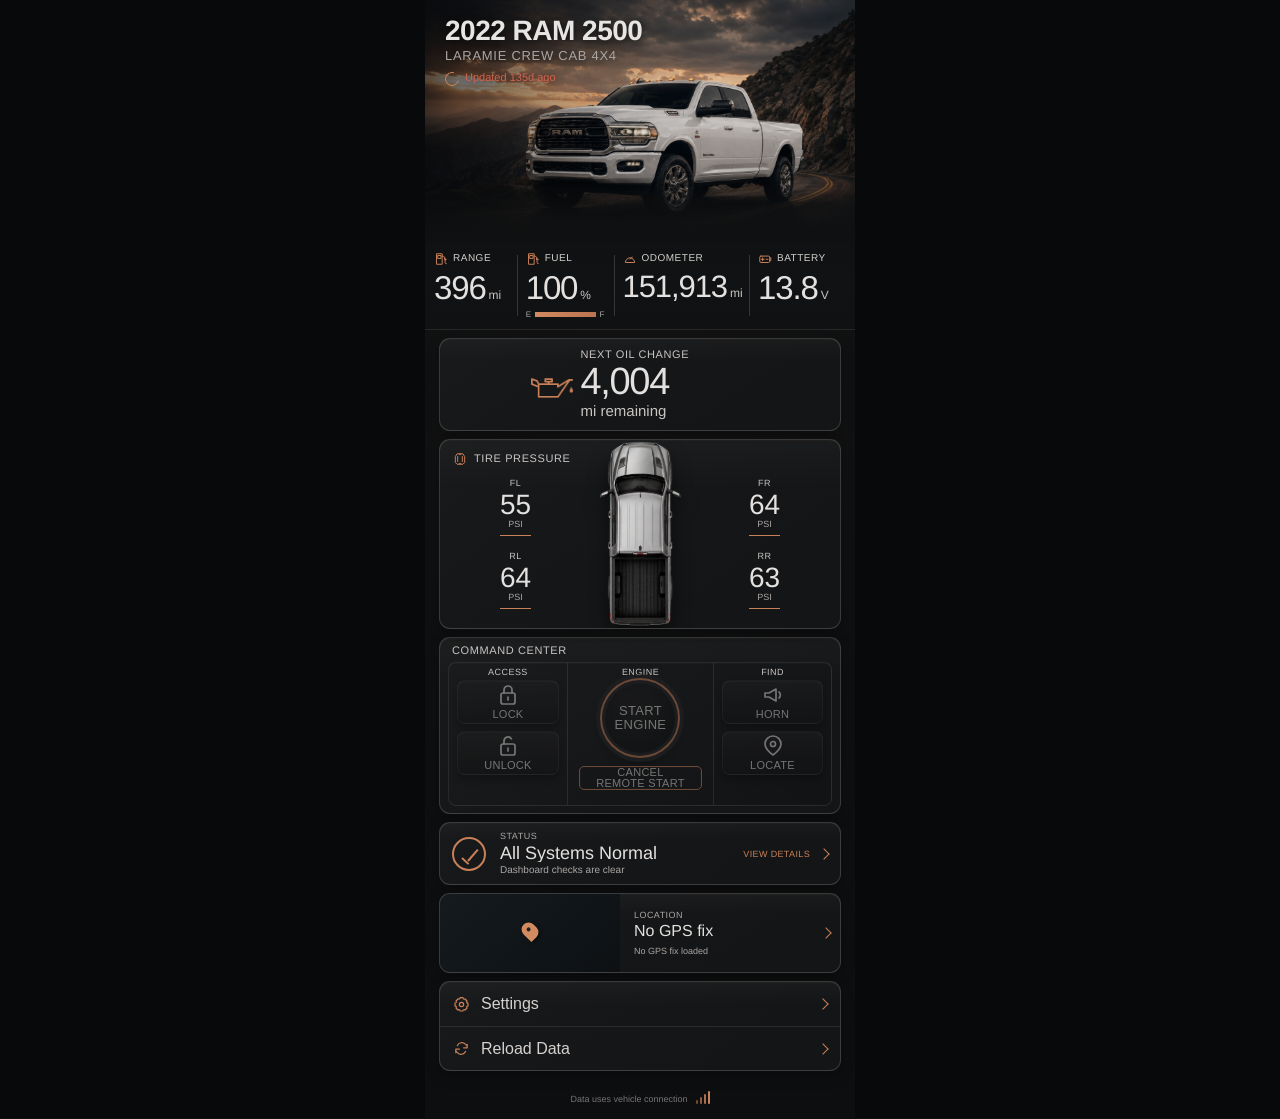
==== dashboard/index.html @ 3835a640 "Clarify remote start and add capability probe" ====
<!DOCTYPE html>
<html lang="en">
<head>
<meta charset="UTF-8">
<meta name="viewport" content="width=device-width, initial-scale=1.0, viewport-fit=cover">
<meta name="theme-color" content="#0d0e0f">
<meta name="apple-mobile-web-app-title" content="Ram 2500">
<meta name="apple-mobile-web-app-status-bar-style" content="black-translucent">
<!-- CSP: the PAT in localStorage can start the engine — cut off script
     injection + exfiltration paths. connect-src covers data fetches and the
     GitHub API; frame-src covers the Google Maps embed. -->
<meta http-equiv="Content-Security-Policy" content="default-src 'self'; script-src 'self' 'unsafe-inline'; style-src 'self' 'unsafe-inline' https://fonts.googleapis.com; font-src https://fonts.gstatic.com; img-src 'self' data:; connect-src 'self' https://api.github.com; frame-src https://maps.google.com https://www.google.com; base-uri 'none'; form-action 'none'; object-src 'none'">
<title>Ram Truck 2500</title>
<link rel="manifest" href="manifest.json">
<link rel="apple-touch-icon" href="icon-192.png">
<link rel="icon" href="icon-192.png">
<link rel="preconnect" href="https://fonts.googleapis.com">
<link rel="preconnect" href="https://fonts.gstatic.com" crossorigin>
<link href="https://fonts.googleapis.com/css2?family=Roboto+Condensed:wght@300;400;500;600;700&display=swap" rel="stylesheet">
<style media="not all">
  * { box-sizing: border-box; margin: 0; padding: 0; -webkit-tap-highlight-color: transparent; }
  :root {
    --bg: #08121a;
    --card: #0d1820;
    --tile: rgba(232, 220, 196, 0.025);
    --tile-2: rgba(232, 220, 196, 0.04);
    --line: rgba(232, 220, 196, 0.08);
    --line-2: rgba(232, 220, 196, 0.14);
    --cream: #e8d8b4;
    --cream-2: #f4e6c4;
    --white: #fcfaf3;
    --dim: #8a7d65;
    --dim-2: #5a4f3e;
    --amber: #d68a3a;
    --amber-2: #f0a850;
    --green: #6dd391;
    --warn: #d44a2b;
    --sans: 'Inter', -apple-system, system-ui, sans-serif;
    /* Grunge noise overlay shared across card + tiles */
    --grain: url("data:image/svg+xml;utf8,<svg xmlns='http://www.w3.org/2000/svg' width='220' height='220'><filter id='n'><feTurbulence type='fractalNoise' baseFrequency='0.85' numOctaves='2' seed='4'/><feColorMatrix values='0 0 0 0 0  0 0 0 0 0  0 0 0 0 0  0 0 0 0.55 0'/></filter><rect width='220' height='220' filter='url(%23n)'/></svg>");
  }
  body {
    font-family: var(--sans);
    background:
      radial-gradient(ellipse at 50% 30%, rgba(214, 138, 58, 0.04) 0%, transparent 60%),
      var(--bg);
    background-attachment: fixed;
    color: var(--cream);
    min-height: 100vh;
    padding: max(env(safe-area-inset-top), 22px) 14px max(env(safe-area-inset-bottom), 22px);
    -webkit-font-smoothing: antialiased;
    font-feature-settings: 'tnum';
  }

  /* The whole dashboard is one big card */
  .card {
    max-width: 400px;
    margin: 0 auto;
    background:
      radial-gradient(ellipse at 50% 0%, rgba(214, 138, 58, 0.04) 0%, transparent 55%),
      linear-gradient(170deg, #0e1820 0%, #0a141a 70%, #08121a 100%);
    border: 1px solid var(--line);
    border-radius: 22px;
    padding: 0 14px 14px;
    box-shadow: 0 30px 80px rgba(0, 0, 0, 0.6);
    position: relative;
    overflow: hidden;
  }
  /* Card-wide film grain */
  .card::after {
    content: '';
    position: absolute;
    inset: 0;
    background-image: var(--grain);
    background-size: 220px 220px;
    opacity: 0.13;
    mix-blend-mode: overlay;
    pointer-events: none;
    border-radius: inherit;
  }

  /* Hero — full-width banner with distressed flag + truck composite */
  .hero {
    position: relative;
    margin: 0 -14px 14px;
    height: 220px;
    overflow: hidden;
    border-top-left-radius: 22px;
    border-top-right-radius: 22px;
    isolation: isolate;
    background: #0a1218;
  }
  .hero-flag {
    position: absolute;
    inset: 0;
    z-index: 0;
  }
  .hero-flag svg {
    width: 100%;
    height: 100%;
    display: block;
  }
  /* Heavy fade + vignette to keep the flag receded */
  .hero-vignette {
    position: absolute;
    inset: 0;
    z-index: 1;
    background:
      radial-gradient(ellipse at 70% 35%, rgba(8,18,26,0) 0%, rgba(8,18,26,0.65) 75%),
      linear-gradient(180deg, rgba(8,18,26,0.15) 0%, rgba(8,18,26,0) 30%, rgba(8,18,26,0) 60%, rgba(8,18,26,0.92) 100%);
    pointer-events: none;
  }
  .hero-truck {
    position: absolute;
    right: -10px;
    top: 50%;
    transform: translateY(-50%);
    width: 270px;
    height: auto;
    z-index: 2;
    filter: drop-shadow(0 14px 22px rgba(0,0,0,0.7));
    pointer-events: none;
  }
  .hero-text {
    position: absolute;
    left: 22px;
    top: 26px;
    z-index: 3;
    max-width: 60%;
  }
  .title {
    font-size: 30px;
    font-weight: 800;
    letter-spacing: -0.028em;
    color: var(--white);
    line-height: 1;
    margin-bottom: 10px;
    text-shadow: 0 2px 8px rgba(0,0,0,0.55);
  }
  .sync {
    font-size: 11px;
    font-weight: 800;
    color: var(--amber-2);
    letter-spacing: 0.22em;
    text-transform: uppercase;
    text-shadow: 0 1px 4px rgba(0,0,0,0.6);
  }
  .sync.stale { color: var(--warn); }

  /* Grid */
  .grid {
    display: grid;
    grid-template-columns: 1fr 1fr;
    gap: 8px;
    position: relative;
    z-index: 1;
  }
  .tile {
    background:
      var(--grain),
      linear-gradient(165deg, rgba(232,220,196,0.035) 0%, rgba(232,220,196,0.012) 100%);
    background-size: 220px 220px, auto;
    background-blend-mode: overlay, normal;
    border: 1px solid var(--line);
    border-radius: 14px;
    padding: 14px;
    position: relative;
    overflow: hidden;
    box-shadow: inset 0 1px 0 rgba(232,220,196,0.04);
  }
  .tile-wide { grid-column: span 2; }
  .tile-icon {
    position: absolute;
    top: 12px; right: 12px;
    width: 22px; height: 22px;
    opacity: 0.9;
  }
  .tile-icon.amber { color: var(--amber-2); }
  .tile-icon.green { color: var(--green); }
  .tile-label {
    font-size: 10px;
    color: var(--dim);
    text-transform: uppercase;
    letter-spacing: 0.18em;
    font-weight: 700;
    margin-bottom: 8px;
  }
  .tile-value {
    font-size: 32px;
    font-weight: 800;
    line-height: 1;
    color: var(--white);
    letter-spacing: -0.03em;
  }
  .tile-value.amber { color: var(--amber-2); }
  .tile-value.warn { color: var(--warn); }
  .tile-value .u {
    font-size: 13px;
    color: var(--dim);
    font-weight: 600;
    letter-spacing: 0;
    margin-left: 4px;
    vertical-align: baseline;
    display: inline-block;
  }
  .tile-sub {
    font-size: 11px;
    color: var(--dim);
    margin-top: 8px;
    font-weight: 500;
    letter-spacing: 0.02em;
  }
  .tile-sub.warn { color: var(--warn); font-weight: 600; }
  .tile-sub.healthy { color: var(--green); font-weight: 600; }

  /* Half-round fuel gauge inside Range tile */
  .range-row {
    display: flex;
    align-items: center;
    justify-content: space-between;
    gap: 8px;
  }
  .range-text { flex: 1; }
  .fuel-arc {
    width: 88px;
    height: 64px;
    flex-shrink: 0;
    position: relative;
  }
  .fuel-arc svg { width: 100%; height: 100%; display: block; }
  .fuel-arc-track  { stroke: rgba(232, 220, 196, 0.10); }
  .fuel-arc-fill   { stroke: url(#fuelArcGr); stroke-linecap: round; }
  .fuel-arc-pct {
    position: absolute;
    left: 0; right: 0;
    bottom: 16px;
    text-align: center;
    font-size: 22px;
    font-weight: 800;
    color: var(--white);
    letter-spacing: -0.02em;
    line-height: 1;
  }
  .fuel-arc-pct .u {
    font-size: 13px;
    color: var(--cream);
    font-weight: 700;
    margin-left: 1px;
  }
  .fuel-arc-label {
    position: absolute;
    left: 0; right: 0;
    bottom: -2px;
    text-align: center;
    font-size: 11px;
    color: var(--dim);
    letter-spacing: 0.04em;
    font-weight: 500;
  }

  /* Reset pill — bottom of Oil tile */
  .reset {
    background: transparent;
    border: 1px solid rgba(214, 138, 58, 0.5);
    color: var(--amber-2);
    font-family: var(--sans);
    font-size: 10px;
    font-weight: 700;
    letter-spacing: 0.18em;
    text-transform: uppercase;
    padding: 5px 12px;
    border-radius: 100px;
    cursor: pointer;
    margin-top: 8px;
    align-self: flex-start;
  }
  .reset:active { background: rgba(214, 138, 58, 0.12); }
  .reset[disabled] { opacity: 0.5; cursor: default; }
  .oil-tile { display: flex; flex-direction: column; }

  /* Tire layout — 4 corners with truck photo in the middle */
  .tires-corners {
    display: grid;
    grid-template-columns: 1fr 80px 1fr;
    grid-template-rows: 1fr 1fr;
    gap: 18px 18px;
    align-items: center;
    margin-top: 6px;
    padding: 4px 0;
  }
  .truck-photo {
    grid-row: 1 / 3;
    grid-column: 2;
    width: 80px;
    height: auto;
    aspect-ratio: 150 / 372;
    object-fit: contain;
    display: block;
    margin: 0 auto;
    filter: drop-shadow(0 6px 14px rgba(0, 0, 0, 0.55));
  }
  .tire-cell { text-align: center; }
  .tire-cell.tl, .tire-cell.bl { text-align: right; }
  .tire-cell.tr, .tire-cell.br { text-align: left; }
  .tire-pos {
    display: block;
    font-size: 9px;
    color: var(--dim);
    text-transform: uppercase;
    letter-spacing: 0.18em;
    font-weight: 700;
    margin-bottom: 4px;
  }
  .tire-num {
    font-size: 28px;
    font-weight: 800;
    color: var(--white);
    line-height: 1;
    letter-spacing: -0.025em;
  }
  .tire-num.warn { color: var(--warn); }

  /* Location with Google Map */
  .loc-place {
    font-size: 18px;
    font-weight: 700;
    color: var(--white);
    letter-spacing: -0.01em;
    margin-top: 4px;
  }
  .loc-map {
    height: 200px;
    border-radius: 10px;
    overflow: hidden;
    border: 1px solid var(--line);
    position: relative;
    background: #1a1f24;
    margin-top: 10px;
  }
  .loc-map iframe {
    width: 100%;
    height: 100%;
    border: 0;
    /* No color filter — render the map in Google's native colors */
  }
  .loc-link {
    position: absolute;
    bottom: 8px; right: 8px;
    background: rgba(8, 18, 26, 0.85);
    border: 1px solid var(--line-2);
    backdrop-filter: blur(6px);
    -webkit-backdrop-filter: blur(6px);
    color: var(--cream);
    padding: 4px 9px;
    border-radius: 5px;
    font-size: 10px;
    font-weight: 600;
    text-decoration: none;
    letter-spacing: 0.04em;
    z-index: 2;
  }
  .loc-coords {
    position: absolute;
    bottom: 8px; left: 8px;
    font-size: 10px;
    color: var(--cream);
    letter-spacing: 0.04em;
    font-feature-settings: 'tnum';
    background: rgba(8, 18, 26, 0.7);
    padding: 3px 6px;
    border-radius: 4px;
    z-index: 2;
  }

  /* Action row — remote commands via workflow_dispatch */
  .actions {
    display: grid;
    grid-template-columns: 1fr 1fr 1fr;
    gap: 8px;
    margin-top: 14px;
    padding-top: 14px;
    border-top: 1px solid var(--line);
  }
  .btn {
    background: transparent;
    border: 1px solid var(--line-2);
    color: var(--cream);
    font-family: var(--sans);
    font-size: 12px;
    font-weight: 700;
    letter-spacing: 0.12em;
    text-transform: uppercase;
    padding: 13px 0;
    border-radius: 10px;
    cursor: pointer;
    transition: background 0.15s, transform 0.1s;
    display: inline-flex;
    align-items: center;
    justify-content: center;
    gap: 7px;
    position: relative;
  }
  .btn:active { background: var(--tile-2); transform: scale(0.97); }
  .btn[disabled] { opacity: 0.5; cursor: default; }
  /* Token not set: dimmed but still tappable — the tap explains itself
     (iOS has no hover, so a title attribute alone is invisible). */
  .btn.needs-token { opacity: 0.45; }
  .btn svg { width: 15px; height: 15px; flex-shrink: 0; }

  /* Spinner feedback — label hidden with visibility (not display) so the
     button keeps its size and VoiceOver keeps the accessible name. */
  .btn .label-wrap { display: inline-flex; align-items: center; gap: 7px; }
  .btn .spinner { display: none; }
  .btn.loading .label-wrap { visibility: hidden; }
  .btn.loading .spinner {
    display: inline-block;
    position: absolute;
    left: 50%; top: 50%;
    margin: -9px 0 0 -9px;
    width: 18px;
    height: 18px;
    border: 2px solid currentColor;
    border-top-color: transparent;
    border-radius: 50%;
    animation: btn-spin 0.7s linear infinite;
  }
  @keyframes btn-spin { to { transform: rotate(360deg); } }

  /* Settings panel */
  .panel {
    display: none;
    background: var(--tile-2);
    border: 1px solid var(--line);
    border-radius: 12px;
    padding: 14px;
    margin-top: 12px;
    flex-direction: column;
    gap: 10px;
  }
  .panel.show { display: flex; }
  .panel-label {
    font-size: 10px;
    color: var(--dim);
    letter-spacing: 0.18em;
    text-transform: uppercase;
    font-weight: 700;
  }
  .panel input {
    background: rgba(0,0,0,0.25);
    border: 1px solid var(--line);
    color: var(--cream);
    font-family: var(--sans);
    font-size: 13px;
    padding: 8px 10px;
    border-radius: 6px;
    outline: none;
    width: 100%;
  }
  .panel input:focus { border-color: rgba(240, 168, 80, 0.5); }
  .panel-help { font-size: 11px; color: var(--dim); line-height: 1.5; }
  .panel-row { display: flex; gap: 6px; }
  .panel-row .btn {
    flex: 1; padding: 10px 0; font-size: 11px; letter-spacing: 0.10em;
  }

  /* Footer */
  .foot {
    display: flex;
    justify-content: space-between;
    align-items: center;
    padding: 12px 4px 0;
    font-size: 10px;
    color: var(--dim-2);
    letter-spacing: 0.04em;
  }
  .foot .vin { font-feature-settings: 'tnum'; font-weight: 600; }
  .foot button {
    background: transparent;
    border: none;
    color: var(--dim);
    font-family: inherit;
    font-size: 10px;
    text-decoration: underline;
    cursor: pointer;
    padding: 4px 0;
    letter-spacing: 0.04em;
  }
  .foot .sep { color: var(--dim-2); margin: 0 4px; }

  /* Toast */
  .toast {
    position: fixed;
    bottom: 32px;
    left: 50%;
    transform: translateX(-50%) translateY(100px);
    background: #142028;
    border: 1px solid var(--line-2);
    color: var(--cream);
    padding: 12px 18px;
    border-radius: 8px;
    font-size: 13px;
    box-shadow: 0 8px 24px rgba(0,0,0,0.6);
    opacity: 0;
    transition: all 0.3s;
    z-index: 100;
    max-width: 320px;
    text-align: center;
  }
  .toast.show { transform: translateX(-50%) translateY(0); opacity: 1; }

  .empty {
    text-align: center;
    padding: 40px 16px;
    color: var(--dim);
    font-style: italic;
  }

  /* PDF / print — one tall page sized to fit the whole dashboard */
  @page {
    size: 440px 1320px;
    margin: 0;
  }
  @media print {
    html, body {
      width: 440px;
      background: var(--bg);
      padding: 0;
      margin: 0;
    }
    body { padding: 14px 14px 22px; }
    .toast { display: none !important; }
  }
</style>
<link rel="stylesheet" href="cinematic.css?v=20260724c">
</head>
<body>
  <template id="legacy-shell">
  <div class="legacy-card">
    <div class="hero">
      <div class="hero-flag">
        <svg viewBox="0 0 400 220" preserveAspectRatio="xMidYMid slice" aria-hidden="true">
          <defs>
            <filter id="ripple" x="-8%" y="-8%" width="116%" height="116%">
              <feTurbulence type="fractalNoise" baseFrequency="0.013 0.034" numOctaves="3" seed="7" result="t"/>
              <feDisplacementMap in="SourceGraphic" in2="t" scale="14" xChannelSelector="R" yChannelSelector="G"/>
            </filter>
            <filter id="grime" x="0" y="0" width="100%" height="100%">
              <feTurbulence type="fractalNoise" baseFrequency="0.9" numOctaves="2" seed="3" result="n"/>
              <feColorMatrix in="n" type="matrix" values="0 0 0 0 0  0 0 0 0 0  0 0 0 0 0  0 0 0 0.85 0" result="m"/>
              <feComposite in="m" in2="SourceGraphic" operator="in"/>
            </filter>
            <pattern id="stars" x="0" y="0" width="22" height="14" patternUnits="userSpaceOnUse">
              <text x="6" y="11" fill="#d4c5a0" font-size="11" font-family="Inter, sans-serif">✦</text>
              <text x="17" y="11" fill="#d4c5a0" font-size="11" font-family="Inter, sans-serif">✦</text>
            </pattern>
          </defs>

          <!-- Solid base so even with displacement we don't see through -->
          <rect width="400" height="220" fill="#1a1410"/>

          <!-- Distressed flag layer -->
          <g filter="url(#ripple)" opacity="0.62">
            <rect x="-20" y="-10" width="440" height="240" fill="#7a6c54"/>
            <g fill="#5a2b22">
              <rect x="-20" y="3"   width="440" height="17"/>
              <rect x="-20" y="37"  width="440" height="17"/>
              <rect x="-20" y="71"  width="440" height="17"/>
              <rect x="-20" y="105" width="440" height="17"/>
              <rect x="-20" y="139" width="440" height="17"/>
              <rect x="-20" y="173" width="440" height="17"/>
              <rect x="-20" y="207" width="440" height="17"/>
            </g>
            <rect x="-20" y="-10" width="180" height="129" fill="#1f1d36"/>
            <rect x="-20" y="-10" width="180" height="129" fill="url(#stars)" opacity="0.85"/>
          </g>

          <!-- Grime overlay -->
          <rect x="0" y="0" width="400" height="220" filter="url(#grime)" opacity="0.55"/>

          <!-- Edge tear shadows -->
          <rect x="0" y="0" width="400" height="220" fill="black" opacity="0.18"/>
        </svg>
      </div>
      <div class="hero-vignette"></div>
      <img class="hero-truck" src="img/hero-truck.png" alt="2022 Ram 2500">
      <div class="hero-text">
        <div class="title" id="title">Ram Truck 2500</div>
        <div class="sync" id="sync">loading…</div>
      </div>
    </div>

    <div id="grid" class="grid">
      <div class="empty" style="grid-column: span 2;">Awaiting first sync…</div>
    </div>

    <div class="actions">
      <button class="btn" data-cmd="lock">
        <span class="label-wrap">
          <svg aria-hidden="true" viewBox="0 0 24 24" fill="none" stroke="currentColor" stroke-width="2.2" stroke-linecap="round" stroke-linejoin="round"><rect x="4" y="11" width="16" height="10" rx="2"/><path d="M8 11V7a4 4 0 0 1 8 0v4"/></svg>
          <span class="label">Lock</span>
        </span>
        <span class="spinner"></span>
      </button>
      <button class="btn" data-cmd="unlock">
        <span class="label-wrap">
          <svg aria-hidden="true" viewBox="0 0 24 24" fill="none" stroke="currentColor" stroke-width="2.2" stroke-linecap="round" stroke-linejoin="round"><rect x="4" y="11" width="16" height="10" rx="2"/><path d="M8 11V7a4 4 0 0 1 7.9-1"/></svg>
          <span class="label">Unlock</span>
        </span>
        <span class="spinner"></span>
      </button>
      <button class="btn" data-cmd="engine_on">
        <span class="label-wrap">
          <svg aria-hidden="true" viewBox="0 0 24 24" fill="none" stroke="currentColor" stroke-width="2.2" stroke-linecap="round" stroke-linejoin="round"><path d="M12 3v8"/><path d="M6.3 6.3a8 8 0 1 0 11.4 0"/></svg>
          <span class="label">Start</span>
        </span>
        <span class="spinner"></span>
      </button>
      <button class="btn" data-cmd="engine_off" aria-label="Cancel Remote Start">
        <span class="label-wrap">
          <svg aria-hidden="true" viewBox="0 0 24 24" fill="none" stroke="currentColor" stroke-width="2.2" stroke-linecap="round" stroke-linejoin="round"><rect x="6" y="6" width="12" height="12" rx="2"/></svg>
          <span class="label">Cancel</span>
        </span>
        <span class="spinner"></span>
      </button>
      <button class="btn" data-cmd="lights_horn">
        <span class="label-wrap">
          <svg aria-hidden="true" viewBox="0 0 24 24" fill="none" stroke="currentColor" stroke-width="2.2" stroke-linecap="round" stroke-linejoin="round"><path d="M3 10v4h4l6 5V5l-6 5H3z"/><path d="M17 9a5 5 0 0 1 0 6"/><path d="M19.5 6.5a9 9 0 0 1 0 11"/></svg>
          <span class="label">Horn</span>
        </span>
        <span class="spinner"></span>
      </button>
      <button class="btn" data-cmd="refresh_location">
        <span class="label-wrap">
          <svg aria-hidden="true" viewBox="0 0 24 24" fill="none" stroke="currentColor" stroke-width="2.2" stroke-linecap="round" stroke-linejoin="round"><circle cx="12" cy="12" r="7"/><circle cx="12" cy="12" r="1.5" fill="currentColor" stroke="none"/><path d="M12 2v3M12 19v3M2 12h3M19 12h3"/></svg>
          <span class="label">Locate</span>
        </span>
        <span class="spinner"></span>
      </button>
    </div>

    <div class="panel" id="settings">
      <div class="panel-label">GitHub Token</div>
      <input id="patInput" type="password" autocomplete="off" autocorrect="off" autocapitalize="off" spellcheck="false" placeholder="github_pat_…">
      <div class="panel-help">
        Fine-grained PAT with <em>Actions: Read &amp; Write</em> on this repo.
        Stored in your browser only. Required for all remote command buttons
        and Reset Oil.
      </div>
      <div class="panel-row">
        <button class="btn" id="patSave"><span class="label-wrap"><span class="label">Save</span></span></button>
        <button class="btn" id="patClear"><span class="label-wrap"><span class="label">Clear</span></span></button>
        <button class="btn" id="patClose"><span class="label-wrap"><span class="label">Close</span></span></button>
      </div>
    </div>

    <div class="foot">
      <span class="vin" id="vin">—</span>
      <span>
        <button id="settingsBtn">settings</button>
        <span class="sep">|</span>
        <button id="refresh">refresh</button>
      </span>
    </div>
  </div>
  </template>

  <main class="card">
    <header class="hero">
      <div class="hero-copy">
        <h1 class="title" id="title">2022 RAM 2500</h1>
        <div class="vehicle-trim">Laramie Crew Cab 4x4</div>
        <div class="sync" id="sync">Loading vehicle data</div>
      </div>
    </header>

    <div id="grid" class="vehicle-content">
      <div class="state-panel">
        <div class="state-title">Loading Vehicle Data</div>
        Connecting to the latest dashboard snapshot…
      </div>
    </div>

    <div class="lower-stack">
      <section class="panel commands-panel" aria-labelledby="commandsHeading">
        <div class="panel-heading-row">
          <h2 class="panel-heading" id="commandsHeading">Command Center</h2>
          <div class="command-live" id="commandLive" aria-live="polite"></div>
        </div>
        <div class="command-console">
          <div class="command-group">
            <div class="command-group-title">Access</div>
            <div class="command-stack">
              <button class="btn" type="button" data-cmd="lock">
                <span class="label-wrap">
                  <svg aria-hidden="true" viewBox="0 0 24 24" fill="none" stroke="currentColor" stroke-linecap="round" stroke-linejoin="round"><rect x="5" y="10" width="14" height="11" rx="2"/><path d="M8 10V7a4 4 0 0 1 8 0v3"/><path d="M12 14v3"/></svg>
                  <span class="label">Lock</span>
                </span>
                <span class="spinner"></span>
              </button>
              <button class="btn" type="button" data-cmd="unlock">
                <span class="label-wrap">
                  <svg aria-hidden="true" viewBox="0 0 24 24" fill="none" stroke="currentColor" stroke-linecap="round" stroke-linejoin="round"><rect x="5" y="10" width="14" height="11" rx="2"/><path d="M8 10V7a4 4 0 0 1 7.4-2.1"/><path d="M12 14v3"/></svg>
                  <span class="label">Unlock</span>
                </span>
                <span class="spinner"></span>
              </button>
            </div>
          </div>

          <div class="command-group engine-group">
            <div class="command-group-title">Engine</div>
            <button class="btn start-btn" type="button" data-cmd="engine_on">
              <span class="label-wrap">
                <span class="label">Start<br>Engine</span>
              </span>
              <span class="spinner"></span>
            </button>
            <button class="btn stop-btn" type="button" data-cmd="engine_off" aria-label="Cancel Remote Start">
              <span class="label-wrap"><span class="label">Cancel<br>Remote Start</span></span>
              <span class="spinner"></span>
            </button>
          </div>

          <div class="command-group">
            <div class="command-group-title">Find</div>
            <div class="command-stack">
              <button class="btn" type="button" data-cmd="lights_horn">
                <span class="label-wrap">
                  <svg aria-hidden="true" viewBox="0 0 24 24" fill="none" stroke="currentColor" stroke-linecap="round" stroke-linejoin="round"><path d="M4 10v4h4l7 4V6l-7 4H4z"/><path d="M18 9a4 4 0 0 1 0 6"/></svg>
                  <span class="label">Horn</span>
                </span>
                <span class="spinner"></span>
              </button>
              <button class="btn" type="button" data-cmd="refresh_location">
                <span class="label-wrap">
                  <svg aria-hidden="true" viewBox="0 0 24 24" fill="none" stroke="currentColor" stroke-linecap="round" stroke-linejoin="round"><path d="M20 10c0 5-8 11-8 11S4 15 4 10a8 8 0 1 1 16 0z"/><circle cx="12" cy="10" r="2.5"/></svg>
                  <span class="label">Locate</span>
                </span>
                <span class="spinner"></span>
              </button>
            </div>
          </div>
        </div>
      </section>

      <section class="panel status-panel" role="button" tabindex="0" aria-labelledby="statusTitle" aria-describedby="statusSub">
        <div class="status-symbol" id="statusSymbol" aria-hidden="true"></div>
        <div>
          <div class="status-kicker">Status</div>
          <h2 class="status-title" id="statusTitle">Loading Vehicle Data</h2>
          <div class="status-sub" id="statusSub">Checking available telemetry</div>
        </div>
        <div class="status-detail-label" aria-hidden="true">
          <span>View Details</span>
          <i class="chevron"></i>
        </div>
      </section>

      <section class="panel location-panel" id="locationPanel" aria-label="Vehicle location">
        <div class="location-map"><span class="location-pin"></span></div>
        <div class="location-info">
          <div class="location-copy">
            <div class="location-kicker">Location</div>
            <div class="location-place">Waiting for location</div>
            <div class="location-age">No GPS fix loaded</div>
          </div>
          <i class="chevron"></i>
        </div>
      </section>

      <section class="panel utility-panel" aria-label="Dashboard utilities">
        <button class="utility-row" type="button" id="settingsBtn">
          <svg aria-hidden="true" viewBox="0 0 24 24" fill="none" stroke="currentColor" stroke-linecap="round" stroke-linejoin="round"><circle cx="12" cy="12" r="3"/><path d="M19.4 15a1.7 1.7 0 0 0 .3 1.9l.1.1-2.8 2.8-.1-.1a1.7 1.7 0 0 0-1.9-.3 1.7 1.7 0 0 0-1 1.6v.2h-4V21a1.7 1.7 0 0 0-1-1.6 1.7 1.7 0 0 0-1.9.3l-.1.1L4.2 17l.1-.1a1.7 1.7 0 0 0 .3-1.9A1.7 1.7 0 0 0 3 14H2.8v-4H3a1.7 1.7 0 0 0 1.6-1 1.7 1.7 0 0 0-.3-1.9L4.2 7 7 4.2l.1.1A1.7 1.7 0 0 0 9 4a1.7 1.7 0 0 0 1-1.6v-.2h4v.2A1.7 1.7 0 0 0 15 4a1.7 1.7 0 0 0 1.9.3l.1-.1L19.8 7l-.1.1a1.7 1.7 0 0 0-.3 1.9 1.7 1.7 0 0 0 1.6 1h.2v4H21a1.7 1.7 0 0 0-1.6 1z"/></svg>
          <span class="utility-label">Settings</span>
          <i class="chevron"></i>
        </button>
        <button class="utility-row" type="button" id="refresh">
          <svg aria-hidden="true" viewBox="0 0 24 24" fill="none" stroke="currentColor" stroke-linecap="round" stroke-linejoin="round"><path d="M20 6v5h-5"/><path d="M4 18v-5h5"/><path d="M6.1 8a7 7 0 0 1 11.4-2.1L20 8M4 16l2.5 2.1A7 7 0 0 0 17.9 16"/></svg>
          <span class="utility-label">Reload Data</span>
          <i class="chevron"></i>
        </button>
      </section>

      <footer class="connection-foot">
        <span>Data uses vehicle connection</span>
        <span class="signal-bars" aria-hidden="true"><span></span><span></span><span></span><span></span></span>
      </footer>
    </div>

    <span class="vin" id="vin">—</span>
  </main>

  <div class="sheet" id="settings" role="dialog" aria-modal="true" aria-labelledby="settingsTitle">
    <button class="sheet-backdrop" type="button" id="sheetBackdrop" aria-label="Close settings"></button>
    <form class="sheet-card" action="#" onsubmit="return false">
      <div class="sheet-handle" aria-hidden="true"></div>
      <h2 class="sheet-title" id="settingsTitle">Settings</h2>

      <div class="sheet-section">
        <label class="sheet-label" for="patInput">GitHub Token</label>
        <input id="patInput" type="password" autocomplete="off" autocorrect="off" autocapitalize="off" spellcheck="false">
        <div class="panel-help">Stored on this iPhone. Used by the six remote commands and Oil Reset.</div>
      </div>

      <div class="sheet-section">
        <div class="maintenance-row">
          <div class="maintenance-copy">
            <div class="maintenance-title">Oil Change Baseline</div>
            <div class="maintenance-sub">Use after completing an oil change.</div>
          </div>
          <button class="reset" type="button" id="resetOilBtn">Reset Oil</button>
        </div>
      </div>

      <div class="sheet-actions">
        <button class="btn primary" type="button" id="patSave">Save</button>
        <button class="btn" type="button" id="patClear">Clear</button>
        <button class="btn" type="button" id="patClose">Close</button>
      </div>
    </form>
  </div>

  <div class="toast" id="toast" role="status" aria-live="polite"></div>

<script>
const REPO = 'YamesMacK/garage-uconnect';
const CMD_WORKFLOW = 'command.yml';
const RESET_OIL_WORKFLOW = 'reset_oil.yml';
const VISUAL_LOCK_MODE =
  (location.hostname === '127.0.0.1' || location.hostname === 'localhost') &&
  new URLSearchParams(location.search).get('visual-lock') === '1';

// Remote commands — must mirror command.yml's input options. Commands that
// move metal or make noise get a confirmation prompt (pocket-tap guard).
const COMMANDS = {
  lock:             { label: 'Lock' },
  unlock:           { label: 'Unlock', confirm: 'Unlock the truck?' },
  engine_on:        { label: 'Start',  confirm: 'Remote-start the engine?' },
  engine_off:       {
    label: 'Cancel Remote Start',
    confirm: 'Cancel the active remote start?',
    rejected: 'Cancel rejected — the truck may already be off or not in Remote Start mode',
  },
  lights_horn:      { label: 'Horn',   confirm: 'Sound the horn and flash the lights?' },
  refresh_location: { label: 'Locate' },
};

// Escape externally-sourced strings before innerHTML interpolation —
// place names come from OpenStreetMap and are not under our control.
const esc = (s) => String(s).replace(/[&<>"']/g, (c) =>
  ({ '&': '&amp;', '<': '&lt;', '>': '&gt;', '"': '&quot;', "'": '&#39;' }[c]));

const fmtMi = (n) => n == null ? '—' : Math.round(n).toLocaleString('en-US');
const fmtV  = (n) => n == null ? '—' : n.toFixed(1);
const sleep = (ms) => new Promise((r) => setTimeout(r, ms));

// Safari rejects "YYYY-MM-DD HH:MM:SS" (space) — old polls emitted that.
const parseTs = (iso) => iso ? new Date(String(iso).replace(' ', 'T')) : null;

function ageMinutes(iso) {
  const t = parseTs(iso);
  return t && !isNaN(t) ? (Date.now() - t.getTime()) / 60000 : null;
}

function relDur(mins) {
  const m = Math.round(mins);
  if (m < 60) return `${m}m`;
  const h = Math.round(m / 60);
  if (h < 24) return `${h}h`;
  return `${Math.round(h / 24)}d`;
}

function syncLabel(iso) {
  const m = ageMinutes(iso);
  if (m == null) return 'Update time unavailable';
  if (m < 1) return 'Updated just now';
  return `Updated ${relDur(m)} ago`;
}

let toastTimer = null;
function toast(msg) {
  const el = document.getElementById('toast');
  el.textContent = msg;
  el.classList.add('show');
  clearTimeout(toastTimer);
  toastTimer = setTimeout(() => el.classList.remove('show'), 2800);
}

// ----- icons (used inside tiles) -----
const ICON_OIL = `
<svg class="tile-icon amber" viewBox="0 0 28 28" fill="currentColor">
  <path d="M5 14.5c0-.83.67-1.5 1.5-1.5H8v-3a1 1 0 0 1 1-1h6.5l.6-1.7a.8.8 0 0 1 .76-.55h2.13a.55.55 0 0 1 0 1.1h-1.7l-.43 1.15h.64c.33 0 .65.13.88.36l2.94 2.93c.26.27.41.62.41 1V21a1.5 1.5 0 0 1-1.5 1.5h-13A1.5 1.5 0 0 1 5 21v-6.5zM10 12.5h6v-2h-6v2zM23.5 14.6l2.7-1.55a.5.5 0 0 1 .8.43v6.04a.5.5 0 0 1-.8.43l-2.7-1.55v-3.8z"/>
  <circle cx="13" cy="6.7" r=".95"/>
  <path d="M11.6 5.4c.5-.9 1-.9 1.5 0" stroke="currentColor" stroke-width="0.9" fill="none" stroke-linecap="round"/>
</svg>`;
const ICON_BATT = `
<svg class="tile-icon green" viewBox="0 0 28 28" fill="none" stroke="currentColor" stroke-width="1.7" stroke-linecap="round" stroke-linejoin="round">
  <rect x="4" y="9" width="18" height="12" rx="1.6"/>
  <rect x="22" y="12" width="2.4" height="6" rx="0.6" fill="currentColor" stroke="none"/>
  <line x1="11" y1="12.5" x2="11" y2="17.5"/>
  <line x1="8.5" y1="15" x2="13.5" y2="15"/>
  <line x1="16" y1="15" x2="19" y2="15"/>
</svg>`;

function render(data, locations) {
  if (!data || !data.vehicles || !data.vehicles.length) {
    document.getElementById('grid').innerHTML =
      '<div class="empty" style="grid-column: span 2;">No vehicles in data.json yet.</div>';
    return;
  }

  const v = data.vehicles[0];
  document.getElementById('vin').textContent = v.vin || '—';

  const sync = document.getElementById('sync');
  const updated = data.last_updated || v.last_updated;
  sync.textContent = syncLabel(updated);
  const ageMin = ageMinutes(updated);
  sync.classList.toggle('stale', ageMin == null || ageMin > 90);

  // Unknown telemetry renders as unknown — never as a confident 0% / 5,000 mi.
  const fuelKnown = v.fuel_pct != null;
  const fuelPct = fuelKnown ? v.fuel_pct : 0;
  const fuelWarn = !!v.fuel_low;

  const oil = v.oil || {};
  const oilKnown = oil.miles_to_next != null;
  const milesToNext = oilKnown ? oil.miles_to_next : null;
  const oilOverdue = oilKnown && milesToNext <= 0;
  const oilSoon = oilKnown && milesToNext > 0 && milesToNext < 500;
  const oilTruckPct = v.oil_level_pct != null ? ` · truck ${v.oil_level_pct}%` : '';

  const tirePsi = v.tires_psi || {};
  const tireWarn = v.tires_warning || {};
  const tireCell = (cls, label, pos) => {
    const psi = tirePsi[pos];
    const w = tireWarn[pos];
    return `<div class="tire-cell ${cls}">
      <span class="tire-pos">${label}</span>
      <span class="tire-num${w ? ' warn' : ''}">${psi != null ? Math.round(psi) : '—'}</span>
    </div>`;
  };

  // Location lives in location.json (not committed to git); fall back to a
  // legacy embedded location if an old data.json is still being served.
  const loc = (locations && locations[v.vin]) || v.location || {};
  const hasLoc = loc.lat != null && loc.lng != null;
  const place = loc.place || (hasLoc ? 'GPS lock' : 'No fix');
  const coordStr = hasLoc
    ? `${loc.lat.toFixed(3)}, ${loc.lng.toFixed(3)}`
    : '—';
  const mapsUrl = hasLoc
    ? `https://www.google.com/maps/search/?api=1&query=${encodeURIComponent(`${loc.lat},${loc.lng}`)}`
    : '#';
  const embedUrl = hasLoc ? `https://maps.google.com/maps?q=${loc.lat},${loc.lng}&z=14&output=embed` : '';
  const fixAgeMin = hasLoc ? ageMinutes(loc.ts) : null;
  const fixOld = fixAgeMin != null && fixAgeMin > 180;
  const fixLabel = fixAgeMin == null ? '' :
    fixAgeMin < 1 ? 'fix just now' : `fix ${relDur(fixAgeMin)} ago`;

  const arcDash = (fuelPct / 100) * 131.95;

  // Battery state
  const battV = v.battery_v;
  const battLow = battV != null && battV < 12.4;

  // Post-upgrade telemetry — tiles only appear once the truck reports them.
  const ign = v.ignition_on;
  const doors = v.doors_locked;
  const statusTiles = (ign == null && doors == null) ? '' : `
    <div class="tile">
      <div class="tile-label">Ignition</div>
      <div class="tile-value${ign ? ' amber' : ''}">${ign == null ? '—' : ign ? 'ON' : 'OFF'}</div>
      <div class="tile-sub">remote status</div>
    </div>
    <div class="tile">
      <div class="tile-label">Doors</div>
      <div class="tile-value${doors === false ? ' warn' : ''}">${doors == null ? '—' : doors ? 'LOCKED' : 'UNLOCKED'}</div>
      <div class="tile-sub${doors === false ? ' warn' : doors ? ' healthy' : ''}">${doors == null ? 'not reported' : doors ? 'all doors' : 'check truck'}</div>
    </div>`;

  const svcBits = [];
  if (v.service_mi != null) svcBits.push(`${fmtMi(v.service_mi)} mi`);
  if (v.days_to_service != null) svcBits.push(`${v.days_to_service} days`);
  const odoSub = svcBits.length ? `mi · service in ${svcBits.join(' / ')}` : 'mi';

  document.getElementById('grid').innerHTML = `
    <!-- Odometer -->
    <div class="tile">
      <div class="tile-label">Odometer</div>
      <div class="tile-value">${fmtMi(v.odometer_mi)}</div>
      <div class="tile-sub">${odoSub}</div>
    </div>

    <!-- Range with half-arc fuel gauge -->
    <div class="tile">
      <div class="tile-label">Range</div>
      <div class="range-row">
        <div class="range-text">
          <div class="tile-value">${fmtMi(v.range_mi)}</div>
          <div class="tile-sub${fuelWarn ? ' warn' : ''}">mi${fuelWarn ? ' · low' : ''}</div>
        </div>
        <div class="fuel-arc">
          <svg viewBox="0 0 100 60">
            <defs>
              <linearGradient id="fuelArcGr" x1="0%" y1="0%" x2="100%" y2="0%">
                <stop offset="0%" stop-color="#d68a3a"/>
                <stop offset="100%" stop-color="#f0a850"/>
              </linearGradient>
            </defs>
            <path d="M 8 50 A 42 42 0 0 1 92 50"
                  fill="none" class="fuel-arc-track" stroke-width="6"/>
            <path d="M 8 50 A 42 42 0 0 1 92 50"
                  fill="none" class="fuel-arc-fill" stroke-width="6"
                  stroke-dasharray="${fuelKnown ? arcDash : 0} 131.95"/>
          </svg>
          <div class="fuel-arc-pct">${fuelKnown ? `${fuelPct}<span class="u">%</span>` : '—'}</div>
          <div class="fuel-arc-label">Fuel</div>
        </div>
      </div>
    </div>

    <!-- Oil 5K with reset -->
    <div class="tile oil-tile">
      ${ICON_OIL}
      <div class="tile-label">Oil Life · 5K</div>
      <div class="tile-value ${oilOverdue ? 'warn' : 'amber'}">
        ${!oilKnown ? '—' : oilOverdue ? 'DUE' : fmtMi(milesToNext)}<span class="u">${oilKnown && !oilOverdue ? 'mi' : ''}</span>
      </div>
      <div class="tile-sub${oilOverdue || oilSoon ? ' warn' : ''}">
        ${!oilKnown ? `no data${oilTruckPct}` : oilOverdue ? `${fmtMi(-milesToNext)} mi overdue${oilTruckPct}` : oilSoon ? `change soon${oilTruckPct}` : `to next change${oilTruckPct}`}
      </div>
      <button class="reset" id="resetOilBtn">Reset</button>
    </div>

    <!-- Battery -->
    <div class="tile">
      ${ICON_BATT}
      <div class="tile-label">Battery</div>
      <div class="tile-value">${fmtV(battV)}<span class="u">v</span></div>
      <div class="tile-sub${battLow ? ' warn' : ' healthy'}">${battV == null ? '—' : battLow ? 'Low' : 'Healthy'}</div>
    </div>
    ${statusTiles}

    <!-- Tire PSI with truck photo -->
    <div class="tile tile-wide">
      <div class="tile-label">Tire PSI</div>
      <div class="tires-corners">
        ${tireCell('tl', 'FL', 'front_left')}
        <img class="truck-photo" src="img/truck-top.png" alt="Top-down view of Ram 2500" loading="lazy"/>
        ${tireCell('tr', 'FR', 'front_right')}
        ${tireCell('bl', 'RL', 'rear_left')}
        ${tireCell('br', 'RR', 'rear_right')}
      </div>
    </div>

    <!-- Location -->
    <div class="tile tile-wide">
      <div class="tile-label">Location</div>
      <div class="loc-place">${esc(place)}</div>
      ${fixLabel ? `<div class="tile-sub${fixOld ? ' warn' : ''}">${fixLabel}${fixOld ? ' · tap Locate for a fresh fix' : ''}</div>` : ''}
      ${hasLoc ? `
        <div class="loc-map">
          <iframe loading="lazy" src="${embedUrl}" title="Map of truck location"></iframe>
          <span class="loc-coords">${coordStr}</span>
          <a class="loc-link" target="_blank" rel="noopener" href="${mapsUrl}">Open ↗</a>
        </div>
      ` : '<div class="tile-sub">No GPS fix</div>'}
    </div>
  `;

  const resetBtn = document.getElementById('resetOilBtn');
  if (resetBtn) {
    resetBtn.addEventListener('click', () => resetOil(resetBtn));
    refreshResetEnabled();
  }
}

const ICON_METRIC_FUEL = `
  <svg aria-hidden="true" viewBox="0 0 24 24" fill="none" stroke="currentColor" stroke-linecap="round" stroke-linejoin="round">
    <path d="M5 3h9v18H5z"/><path d="M7 6h5v5H7z"/><path d="M14 7h2l3 3v8a2 2 0 0 0 2 2"/><path d="M18 10v3h3"/>
  </svg>`;
const ICON_METRIC_ODO = `
  <svg aria-hidden="true" viewBox="0 0 24 24" fill="none" stroke="currentColor" stroke-linecap="round" stroke-linejoin="round">
    <path d="M4 18a8 8 0 1 1 16 0"/><path d="M12 12l4-3"/><path d="M6 18h12"/>
  </svg>`;
const ICON_METRIC_BATTERY = `
  <svg aria-hidden="true" viewBox="0 0 24 24" fill="none" stroke="currentColor" stroke-linecap="round" stroke-linejoin="round">
    <rect x="3" y="7" width="17" height="11" rx="2"/><path d="M20 10h2v5h-2"/><path d="M8 10v5M5.5 12.5h5M14 12.5h3"/>
  </svg>`;
// Icons8 iOS 17 Outlined "Engine Oil" icon, used with attribution.
const ICON_OIL_CINEMATIC =
  '<span class="oil-icon" aria-hidden="true"></span>';

const clampPct = (value) => Math.max(0, Math.min(100, Number(value) || 0));

function setVehicleStatus(title, sub, warn = false) {
  const titleEl = document.getElementById('statusTitle');
  const subEl = document.getElementById('statusSub');
  const symbol = document.getElementById('statusSymbol');
  if (titleEl) titleEl.textContent = title;
  if (subEl) subEl.textContent = sub;
  if (symbol) symbol.classList.toggle('warn', warn);
}

function resetLocationPanel(message = 'No vehicle data loaded') {
  const panel = document.getElementById('locationPanel');
  if (!panel) return;
  panel.innerHTML = `
    <div class="location-map"><span class="location-pin"></span></div>
    <div class="location-info">
      <div class="location-copy">
        <div class="location-kicker">Location</div>
        <div class="location-place">Location unavailable</div>
        <div class="location-age">${message}</div>
      </div>
      <i class="chevron"></i>
    </div>`;
}

function render(data, locations) {
  const grid = document.getElementById('grid');
  if (!data || !data.vehicles || !data.vehicles.length) {
    grid.innerHTML = `
      <div class="state-panel">
        <div class="state-title">No Vehicle Data</div>
        The latest dashboard snapshot does not contain a vehicle.
      </div>`;
    setVehicleStatus('Vehicle Data Unavailable', 'No vehicle was found in the latest snapshot', true);
    resetLocationPanel();
    return;
  }

  const v = data.vehicles[0];
  const vehicleTitle = [v.year, v.make, v.model].filter(Boolean).join(' ').toUpperCase() || '2022 RAM 2500';
  document.getElementById('title').textContent = vehicleTitle;
  document.getElementById('vin').textContent = v.vin || '—';

  const sync = document.getElementById('sync');
  const updated = data.last_updated || v.last_updated;
  sync.textContent = syncLabel(updated);
  const ageMin = ageMinutes(updated);
  sync.classList.toggle('stale', ageMin == null || ageMin > 90);

  const fuelKnown = v.fuel_pct != null;
  const fuelPct = fuelKnown ? clampPct(v.fuel_pct) : 0;
  const fuelWarn = !!v.fuel_low;

  const oil = v.oil || {};
  const oilKnown = oil.miles_to_next != null;
  const milesToNext = oilKnown ? oil.miles_to_next : null;
  const oilOverdue = oilKnown && milesToNext <= 0;
  const oilSoon = oilKnown && milesToNext > 0 && milesToNext < 500;

  const tirePsi = v.tires_psi || {};
  const tireWarn = v.tires_warning || {};
  const tirePositions = ['front_left', 'front_right', 'rear_left', 'rear_right'];
  const tiresKnown = tirePositions.every((position) => tirePsi[position] != null);

  const loc = (locations && locations[v.vin]) || v.location || {};
  const hasLoc = loc.lat != null && loc.lng != null;
  const place = loc.place || (hasLoc ? 'GPS location' : 'No GPS fix');
  const mapsUrl = hasLoc
    ? `https://www.google.com/maps/search/?api=1&query=${encodeURIComponent(`${loc.lat},${loc.lng}`)}`
    : '#';
  const embedUrl = hasLoc ? `https://maps.google.com/maps?ll=${loc.lat},${loc.lng}&z=14&output=embed` : '';
  const fixAgeMin = hasLoc ? ageMinutes(loc.ts) : null;
  const fixOld = fixAgeMin != null && fixAgeMin > 180;
  const fixLabel = fixAgeMin == null
    ? (hasLoc ? 'Location time unavailable' : 'No GPS fix loaded')
    : fixAgeMin < 1
      ? 'Location fix · just now'
      : `Location fix · ${relDur(fixAgeMin)} ago`;

  const battV = v.battery_v;
  const battLow = battV != null && battV < 12.4;
  const ign = v.ignition_on;
  const doors = v.doors_locked;
  const serviceBits = [];
  if (v.service_mi != null) serviceBits.push(`${fmtMi(v.service_mi)} mi`);
  if (v.days_to_service != null) serviceBits.push(`${v.days_to_service} days`);
  const statusFacts = [];
  if (ign != null) statusFacts.push(ign ? 'Ignition on' : 'Ignition off');
  if (doors != null) statusFacts.push(doors ? 'Doors locked' : 'Doors unlocked');
  if (serviceBits.length) statusFacts.push(`Service in ${serviceBits.join(' / ')}`);
  const normalStatusSub = statusFacts.length
    ? statusFacts.join(' · ')
    : 'Dashboard checks are clear';

  const warningLabels = [];
  if (fuelWarn) warningLabels.push('Low fuel');
  if (battLow) warningLabels.push('Low battery');
  const warningTires = tirePositions.filter((position) => tireWarn[position]);
  if (warningTires.length) warningLabels.push(`${warningTires.length} tire warning${warningTires.length === 1 ? '' : 's'}`);
  if (doors === false) warningLabels.push('Doors unlocked');
  if (oilOverdue) warningLabels.push('Oil change due');
  else if (oilSoon) warningLabels.push('Oil change soon');
  const warningDetails = [
    ...warningLabels,
    ...statusFacts.filter((fact) => !warningLabels.includes(fact))
  ];

  const coreKnown = fuelKnown && battV != null && tiresKnown && oilKnown;
  if (warningLabels.length) {
    setVehicleStatus(
      warningLabels.length === 1 ? warningLabels[0] : `${warningLabels.length} Active Alerts`,
      warningDetails.join(' · '),
      true
    );
  } else if (coreKnown) {
    setVehicleStatus(
      ign === true ? 'Engine Running' : 'All Systems Normal',
      normalStatusSub
    );
  } else {
    setVehicleStatus('Status Partially Available', 'Some vehicle telemetry has not reported', true);
  }

  const tireReading = (side, label, position) => `
    <div class="tire-reading ${side}">
      <div class="tire-pos">${label}</div>
      <div class="tire-num${tireWarn[position] ? ' warn' : ''}">${tirePsi[position] != null ? Math.round(tirePsi[position]) : '—'}</div>
      <div class="tire-unit">PSI</div>
    </div>`;

  const oilDisplay = !oilKnown ? '—' : oilOverdue ? 'DUE' : fmtMi(milesToNext);
  const oilUnit = oilKnown && !oilOverdue ? '<span class="oil-unit">mi remaining</span>' : '';

  grid.innerHTML = `
    <section class="metric-strip" aria-label="Primary vehicle telemetry">
      <div class="metric">
        <div class="metric-label">${ICON_METRIC_FUEL}<span>Range</span></div>
        <div class="metric-value">${fmtMi(v.range_mi)}<span class="metric-unit">mi</span></div>
      </div>
      <div class="metric">
        <div class="metric-label">${ICON_METRIC_FUEL}<span>Fuel</span></div>
        <div class="metric-value${fuelWarn ? ' warn' : ''}">${fuelKnown ? Math.round(v.fuel_pct) : '—'}<span class="metric-unit">${fuelKnown ? '%' : ''}</span></div>
        <div class="range-scale"><span>E</span><span class="range-track" style="--level:${fuelPct}%"></span><span>F</span></div>
      </div>
      <div class="metric odo">
        <div class="metric-label">${ICON_METRIC_ODO}<span>Odometer</span></div>
        <div class="metric-value">${fmtMi(v.odometer_mi)}<span class="metric-unit">mi</span></div>
      </div>
      <div class="metric">
        <div class="metric-label">${ICON_METRIC_BATTERY}<span>Battery</span></div>
        <div class="metric-value${battLow ? ' warn' : ''}">${fmtV(battV)}<span class="metric-unit">${battV == null ? '' : 'V'}</span></div>
      </div>
    </section>

    <div class="vehicle-panels">
      <section class="panel oil-panel" aria-label="Oil change status">
        <div class="oil-main">
          ${ICON_OIL_CINEMATIC}
          <div class="panel-heading">Next Oil Change</div>
          <div class="oil-value${oilOverdue ? ' warn' : ''}">${oilDisplay}${oilUnit}</div>
        </div>
      </section>

      <section class="panel tire-panel" aria-label="Tire pressure">
        <div class="panel-heading-row">
          <div class="panel-heading-icon">
            <svg aria-hidden="true" viewBox="0 0 24 24" fill="none" stroke="currentColor" stroke-width="1.7"><path d="M7 3h10l3 5v10l-3 3H7l-3-3V8l3-5z"/><path d="M8 7v10M16 7v10M10 4h4M10 20h4"/></svg>
            <h2 class="panel-heading">Tire Pressure</h2>
          </div>
        </div>
        <div class="tire-layout">
          ${tireReading('left', 'FL', 'front_left')}
          <img class="truck-top" src="img/truck-top-laramie-v1.png" alt="Top-down view of the 2022 Ram 2500 Laramie" loading="lazy">
          ${tireReading('right', 'FR', 'front_right')}
          ${tireReading('left', 'RL', 'rear_left')}
          ${tireReading('right', 'RR', 'rear_right')}
        </div>
      </section>
    </div>`;

  const safePlace = esc(place).replace(', ', '<br>');
  document.getElementById('locationPanel').innerHTML = `
    <div class="location-map">
      ${hasLoc ? `<iframe loading="lazy" src="${embedUrl}" title="Map of truck location"></iframe>` : ''}
      <span class="location-pin"></span>
    </div>
    <div class="location-info">
      <div class="location-copy">
        <div class="location-kicker">Location</div>
        <div class="location-place">${safePlace}</div>
        <div class="location-age${fixOld ? ' warn' : ''}">${fixLabel}${fixOld ? ' · use Locate for a fresh fix' : ''}</div>
      </div>
      <i class="chevron"></i>
    </div>
    ${hasLoc ? `<a class="location-open" target="_blank" rel="noopener" href="${mapsUrl}" aria-label="Open truck location in Google Maps">Open map</a>` : ''}`;

  refreshResetEnabled();
}

async function load() {
  try {
    if (VISUAL_LOCK_MODE) {
      const [dataRes, locRes] = await Promise.all([
        fetch('../visual-lock/fixtures/data.json', { cache: 'no-store' }),
        fetch('../visual-lock/fixtures/location.json', { cache: 'no-store' }),
      ]);
      if (!dataRes.ok || !locRes.ok) {
        throw new Error('Visual-lock fixture unavailable');
      }
      const data = await dataRes.json();
      const locationFixture = await locRes.json();
      const now = new Date().toISOString();
      data.last_updated = now;
      data.vehicles.forEach((vehicle) => { vehicle.last_updated = now; });
      render(data, locationFixture.locations || null);
      return true;
    }

    const bust = Date.now();
    const [dataRes, locRes] = await Promise.allSettled([
      fetch('data.json?t=' + bust, { cache: 'no-store' }),
      fetch('location.json?t=' + bust, { cache: 'no-store' }),
    ]);
    if (dataRes.status !== 'fulfilled' || !dataRes.value.ok) {
      throw new Error(dataRes.status === 'fulfilled'
        ? 'HTTP ' + dataRes.value.status
        : dataRes.reason.message);
    }
    const data = await dataRes.value.json();
    // location.json is optional — absent until the first post-upgrade poll.
    let locations = null;
    if (locRes.status === 'fulfilled' && locRes.value.ok) {
      try { locations = (await locRes.value.json()).locations || null; } catch {}
    }
    render(data, locations);
    return true;
  } catch (err) {
    document.getElementById('grid').innerHTML =
      `<div class="state-panel">
        <div class="state-title">Vehicle Data Unavailable</div>
        The latest dashboard snapshot could not be loaded.<br>
        <span style="font-size:11px">${esc(err.message)}</span>
      </div>`;
    document.getElementById('sync').textContent = 'Update unavailable';
    document.getElementById('sync').classList.add('stale');
    setVehicleStatus('Vehicle Data Unavailable', 'Reload Data to try again', true);
    resetLocationPanel('Reload failed · last location cleared');
    return false;
  }
}

const getPat = () => localStorage.getItem('gh_pat') || '';
const setPat = (v) => localStorage.setItem('gh_pat', v);
const clearPat = () => localStorage.removeItem('gh_pat');

function refreshCmdEnabled() {
  // Token-less buttons stay tappable (dimmed) — on iOS a title attribute is
  // invisible, so the tap itself explains what's missing and opens settings.
  const has = !!getPat();
  document.querySelectorAll('.btn[data-cmd]').forEach(b => {
    b.classList.toggle('needs-token', !has);
  });
  refreshResetEnabled();
}
function refreshResetEnabled() {
  const has = !!getPat();
  const r = document.getElementById('resetOilBtn');
  if (r) r.classList.toggle('needs-token', !has);
}

function promptForToken(msg) {
  toast(msg || 'Set a GitHub token in settings first');
  patInput.value = getPat();
  panel.classList.add('show');
}

function ghHeaders(pat) {
  return {
    'Accept': 'application/vnd.github+json',
    'Authorization': `Bearer ${pat}`,
    'X-GitHub-Api-Version': '2022-11-28',
  };
}

async function dispatch(workflow, inputs = {}) {
  const pat = getPat();
  if (!pat) throw new Error('NO_PAT');
  const res = await fetch(
    `https://api.github.com/repos/${REPO}/actions/workflows/${workflow}/dispatches`,
    {
      method: 'POST',
      headers: ghHeaders(pat),
      body: JSON.stringify({ ref: 'main', inputs }),
    }
  );
  return res;
}

// Poll the dispatched run until it finishes so the toast reports what the
// TRUCK did (send_command.py exits non-zero if the vehicle rejects the
// command). The tag is echoed into the run name by command.yml, so this
// device only ever reads the outcome of ITS OWN dispatch — never a
// concurrent one from another device or the Actions tab. ~3 min cap.
async function trackRun(workflow, sinceIso, tag) {
  const url = `https://api.github.com/repos/${REPO}/actions/workflows/${workflow}/runs?` +
    new URLSearchParams({ event: 'workflow_dispatch', created: `>=${sinceIso}`, per_page: '10' });
  for (let i = 0; i < 36; i++) {
    await sleep(5000);
    try {
      const res = await fetch(url, { headers: ghHeaders(getPat()) });
      if (!res.ok) continue;
      const runs = (await res.json()).workflow_runs || [];
      const run = runs.find(r => ((r.display_title || r.name || '').includes(tag)));
      if (run && run.status === 'completed') return run.conclusion;
    } catch {}
  }
  return null;
}

let cmdInFlight = false;

async function sendCommand(cmd, btn) {
  const c = COMMANDS[cmd];
  if (!c) return;
  if (!getPat()) {
    promptForToken();
    return;
  }
  if (cmdInFlight) {
    toast('Another command is still running — wait for it to finish');
    return;
  }
  if (c.confirm && !confirm(c.confirm)) return;

  cmdInFlight = true;
  btn.classList.add('loading');
  btn.setAttribute('aria-busy', 'true');
  // Clock-skew slack: the phone's clock and GitHub's can differ.
  const since = new Date(Date.now() - 120000).toISOString();
  const tag = 'd' + Math.random().toString(36).slice(2, 10);

  try {
    const res = await dispatch(CMD_WORKFLOW, { command: cmd, tag });
    if (res.status === 204) {
      toast(`${c.label} sent — waiting for the truck…`);
      const conclusion = await trackRun(CMD_WORKFLOW, since, tag);
      if (conclusion === 'success') {
        toast(`${c.label} confirmed by the truck ✓`);
        if (cmd === 'refresh_location') setTimeout(load, 150000); // chained poll redeploys in ~2.5 min
      } else if (conclusion === 'cancelled') {
        toast(`${c.label} was dropped — send it again`);
      } else if (conclusion) {
        toast(c.rejected || `${c.label} failed — check the Actions log`);
      } else {
        toast(`${c.label} still running — check Actions for the result`);
      }
    } else if (res.status === 401 || res.status === 403) {
      promptForToken('GitHub auth failed — check your token');
    } else if (res.status === 404) {
      toast('Workflow not found');
    } else {
      toast(`HTTP ${res.status}`);
    }
  } catch (err) {
    toast(`Error: ${err.message}`);
  } finally {
    cmdInFlight = false;
    btn.classList.remove('loading');
    btn.removeAttribute('aria-busy');
    refreshCmdEnabled();
  }
}

async function resetOil(btn) {
  if (!getPat()) {
    promptForToken();
    return;
  }
  if (!confirm('Reset oil baseline to current odometer? Use this after an oil change.')) return;
  btn.disabled = true;
  const original = btn.textContent;
  btn.textContent = '…';
  const since = new Date(Date.now() - 120000).toISOString();
  const tag = 'd' + Math.random().toString(36).slice(2, 10);
  try {
    const res = await dispatch(RESET_OIL_WORKFLOW, { tag });
    if (res.status === 204) {
      toast('Reset sent — anchoring baseline…');
      const conclusion = await trackRun(RESET_OIL_WORKFLOW, since, tag);
      if (conclusion === 'success') {
        // The reset run chains a poll + Pages deploy; the tile reads 5,000
        // once that lands (~2-3 min). Second load catches a slow builder.
        toast('Oil baseline reset ✓ — tile updates in ~3 min');
        setTimeout(load, 150000);
        setTimeout(load, 300000);
      } else if (conclusion) {
        toast('Reset failed — check the Actions log');
      } else {
        toast('Reset still running — check Actions for the result');
      }
    } else if (res.status === 401 || res.status === 403) {
      promptForToken('GitHub auth failed — check your token');
    } else if (res.status === 404) {
      toast('reset_oil workflow not deployed');
    } else {
      const txt = await res.text();
      toast(`HTTP ${res.status}: ${txt.slice(0, 80)}`);
    }
  } catch (err) {
    toast(`Error: ${err.message}`);
  } finally {
    btn.disabled = false;
    btn.textContent = original;
    refreshResetEnabled();
  }
}

document.querySelectorAll('.btn[data-cmd]').forEach(btn => {
  btn.addEventListener('click', () => sendCommand(btn.dataset.cmd, btn));
});

const resetOilButton = document.getElementById('resetOilBtn');
if (resetOilButton) {
  resetOilButton.addEventListener('click', () => resetOil(resetOilButton));
}

const statusPanel = document.querySelector('.status-panel');
const toggleStatusDetails = () => {
  const expanded = statusPanel.classList.toggle('expanded');
  statusPanel.setAttribute('aria-expanded', String(expanded));
  const detailLabel = statusPanel.querySelector('.status-detail-label span');
  if (detailLabel) detailLabel.textContent = expanded ? 'Hide Details' : 'View Details';
};
statusPanel.setAttribute('aria-expanded', 'false');
statusPanel.addEventListener('click', toggleStatusDetails);
statusPanel.addEventListener('keydown', (event) => {
  if (event.key === 'Enter' || event.key === ' ') {
    event.preventDefault();
    toggleStatusDetails();
  }
});

document.getElementById('refresh').addEventListener('click', async () => {
  const refreshed = await load();
  toast(refreshed ? 'Dashboard data reloaded' : 'Reload failed — try again');
});

const panel = document.getElementById('settings');
const patInput = document.getElementById('patInput');

document.getElementById('settingsBtn').addEventListener('click', () => {
  patInput.value = getPat();
  panel.classList.toggle('show');
});
document.getElementById('patClose').addEventListener('click', () => {
  panel.classList.remove('show');
  document.getElementById('settingsBtn').focus();
});
document.getElementById('patSave').addEventListener('click', () => {
  const v = patInput.value.trim();
  if (!v) { toast('Token is empty'); return; }
  setPat(v);
  refreshCmdEnabled();
  panel.classList.remove('show');
  toast('Token saved');
});
document.getElementById('patClear').addEventListener('click', () => {
  clearPat();
  patInput.value = '';
  refreshCmdEnabled();
  toast('Token cleared');
});

document.getElementById('sheetBackdrop').addEventListener('click', () => {
  panel.classList.remove('show');
  document.getElementById('settingsBtn').focus();
});
document.addEventListener('keydown', (event) => {
  if (event.key === 'Escape' && panel.classList.contains('show')) {
    panel.classList.remove('show');
    document.getElementById('settingsBtn').focus();
  }
});

refreshCmdEnabled();

if ('serviceWorker' in navigator) {
  navigator.serviceWorker.register('sw.js').catch(() => {});
}

load();
document.addEventListener('visibilitychange', () => {
  if (document.visibilityState === 'visible') load();
});
</script>
</body>
</html>
---- dashboard/cinematic.css ----
:root {
  --app-bg: #0d0e0f;
  --surface: #171819;
  --surface-deep: #111214;
  --surface-raised: #1b1b1c;
  --border: rgba(224, 222, 219, 0.18);
  --border-soft: rgba(224, 222, 219, 0.1);
  --text: #e3e1df;
  --text-soft: #aaa7a5;
  --text-quiet: #777476;
  --copper: #c88058;
  --copper-bright: #d28a60;
  --danger: #d26350;
  --shadow: rgba(0, 0, 0, 0.58);
  --gutter: clamp(11px, 3.55vw, 14px);
  --gap: clamp(7px, 2.05vw, 8px);
  --radius: 11px;
  --condensed: "Roboto Condensed", "Arial Narrow", -apple-system, BlinkMacSystemFont, sans-serif;
  --system: -apple-system, BlinkMacSystemFont, "Segoe UI", sans-serif;
}

* {
  box-sizing: border-box;
  margin: 0;
  padding: 0;
  -webkit-tap-highlight-color: transparent;
}

html {
  width: 100%;
  min-height: 100%;
  background: var(--app-bg);
  color-scheme: dark;
}

body {
  width: 100%;
  min-height: 100vh;
  min-height: 100dvh;
  overflow-x: hidden;
  background: var(--app-bg);
  color: var(--text);
  font-family: var(--condensed);
  font-feature-settings: "tnum" 1, "lnum" 1;
  -webkit-font-smoothing: antialiased;
  text-rendering: geometricPrecision;
}

button,
input {
  color: inherit;
  font: inherit;
}

button,
a {
  touch-action: manipulation;
}

button {
  border: 0;
}

svg {
  display: block;
}

.warn {
  color: var(--danger) !important;
}

button:focus-visible,
a:focus-visible,
input:focus-visible {
  outline: 2px solid var(--copper);
  outline-offset: 2px;
}

body:has(.sheet.show) {
  overflow: hidden;
}

.card {
  width: 100%;
  max-width: 430px;
  min-height: 100dvh;
  margin: 0 auto;
  overflow: hidden;
  background:
    radial-gradient(circle at 50% 38%, rgba(200, 128, 88, 0.025), transparent 42%),
    linear-gradient(180deg, #101112 0%, var(--app-bg) 100%);
}

.hero {
  position: relative;
  height: clamp(224px, 58vw, 242px);
  overflow: hidden;
  isolation: isolate;
  background:
    linear-gradient(180deg, rgba(5, 6, 7, 0.02), rgba(5, 6, 7, 0.12)),
    url("img/hero-cinematic-white-v2.png") 57% 61% / auto 136% no-repeat;
}

.hero::before {
  content: "";
  position: absolute;
  inset: 0;
  z-index: 0;
  background:
    linear-gradient(90deg, rgba(4, 5, 6, 0.64) 0%, rgba(4, 5, 6, 0.08) 43%, transparent 68%),
    linear-gradient(180deg, rgba(4, 5, 6, 0.18) 0%, transparent 44%, rgba(8, 9, 10, 0.08) 72%, #0f1011 100%);
  pointer-events: none;
}

.hero::after {
  content: "";
  position: absolute;
  inset: auto 0 0;
  height: 24%;
  z-index: 1;
  background: linear-gradient(180deg, transparent, #0f1011 100%);
  pointer-events: none;
}

.hero-copy {
  position: absolute;
  z-index: 2;
  top: calc(max(env(safe-area-inset-top), 0px) + 17px);
  left: calc(var(--gutter) + 6px);
  max-width: 64%;
  text-shadow: 0 2px 8px rgba(0, 0, 0, 0.72);
}

.title {
  color: #e6e5e3;
  font-size: clamp(23px, 6.1vw, 28px);
  font-weight: 600;
  line-height: 0.98;
  letter-spacing: -0.018em;
  text-transform: uppercase;
}

.vehicle-trim {
  margin-top: 5px;
  color: var(--text-soft);
  font-size: clamp(11px, 3.05vw, 13px);
  font-weight: 400;
  line-height: 1.1;
  letter-spacing: 0.055em;
  text-transform: uppercase;
}

.sync {
  display: flex;
  align-items: center;
  gap: 6px;
  margin-top: 8px;
  color: #c6c2bf;
  font-family: var(--system);
  font-size: clamp(10px, 2.75vw, 11px);
  line-height: 1;
}

.sync::before {
  content: "";
  width: 12px;
  height: 12px;
  flex: 0 0 12px;
  border: 1.5px solid var(--copper);
  border-right-color: transparent;
  border-radius: 50%;
  transform: rotate(-28deg);
}

.sync.stale {
  color: var(--danger);
}

.vehicle-content {
  position: relative;
  z-index: 2;
}

.metric-strip {
  display: grid;
  grid-template-columns: 0.9fr 0.95fr 1.33fr 1.04fr;
  min-height: clamp(80px, 21.5vw, 88px);
  background:
    linear-gradient(180deg, #101112 0%, #111213 52%, #101112 100%);
  border-bottom: 1px solid var(--border-soft);
}

.metric {
  position: relative;
  min-width: 0;
  padding: 10px clamp(6px, 2vw, 9px) 9px;
}

.metric + .metric::before {
  content: "";
  position: absolute;
  top: 13px;
  bottom: 13px;
  left: 0;
  width: 1px;
  background: var(--border);
}

.metric-label {
  display: flex;
  align-items: center;
  gap: 5px;
  min-width: 0;
  color: #d2cfcc;
  font-size: clamp(8px, 2.3vw, 10px);
  font-weight: 500;
  line-height: 1;
  letter-spacing: 0.05em;
  text-transform: uppercase;
  white-space: nowrap;
}

.metric-label svg {
  width: clamp(11px, 3vw, 14px);
  height: clamp(11px, 3vw, 14px);
  flex: 0 0 auto;
  color: var(--copper);
  stroke-width: 1.7;
}

.metric-value {
  display: flex;
  align-items: baseline;
  min-width: 0;
  margin-top: 8px;
  color: var(--text);
  font-size: clamp(24px, 7.7vw, 33px);
  font-weight: 300;
  line-height: 0.84;
  letter-spacing: -0.035em;
  white-space: nowrap;
}

.metric.odo .metric-value {
  font-size: clamp(22px, 7.25vw, 31px);
}

.metric-unit {
  margin-left: 3px;
  color: #c7c4c1;
  font-size: clamp(9px, 2.65vw, 12px);
  font-weight: 400;
  letter-spacing: 0;
}

.range-scale {
  display: grid;
  grid-template-columns: auto 1fr auto;
  align-items: center;
  gap: 4px;
  margin-top: 9px;
  color: var(--text-soft);
  font-size: 8px;
  line-height: 1;
}

.range-track,
.oil-track {
  position: relative;
  overflow: hidden;
  height: 5px;
  background: #313235;
}

.range-track::after,
.oil-track::after {
  content: "";
  position: absolute;
  inset: 0 auto 0 0;
  width: var(--level, 0%);
  background: linear-gradient(90deg, var(--copper-bright), #ba7450);
}

.fuel-segments {
  position: relative;
  height: 6px;
  margin-top: 11px;
  overflow: hidden;
  background: repeating-linear-gradient(90deg, #343538 0 8px, transparent 8px 10px);
}

.fuel-segments::after {
  content: "";
  position: absolute;
  inset: 0 auto 0 0;
  width: var(--level, 0%);
  background: repeating-linear-gradient(90deg, var(--copper) 0 8px, transparent 8px 10px);
}

.vehicle-panels,
.lower-stack {
  display: grid;
  gap: var(--gap);
  padding-right: var(--gutter);
  padding-left: var(--gutter);
}

.vehicle-panels {
  padding-top: var(--gap);
}

.lower-stack {
  padding-top: var(--gap);
  padding-bottom: calc(env(safe-area-inset-bottom) + 14px);
}

.panel {
  position: relative;
  overflow: hidden;
  border: 1px solid var(--border);
  border-radius: var(--radius);
  background:
    linear-gradient(180deg, rgba(255, 255, 255, 0.025), transparent 26%),
    linear-gradient(145deg, #18191a, #141516 74%);
  box-shadow:
    inset 0 1px 0 rgba(255, 255, 255, 0.025),
    0 6px 14px rgba(0, 0, 0, 0.24);
}

.panel-heading {
  color: #c8c5c3;
  font-size: clamp(9px, 2.65vw, 11px);
  font-weight: 400;
  line-height: 1;
  letter-spacing: 0.055em;
  text-transform: uppercase;
}

.panel-heading-row {
  display: flex;
  align-items: center;
  justify-content: space-between;
}

.panel-heading-icon {
  display: flex;
  align-items: center;
  gap: 7px;
}

.panel-heading-icon svg {
  width: 14px;
  height: 14px;
  color: var(--copper);
}

.oil-panel {
  display: flex;
  align-items: center;
  justify-content: center;
  min-height: 82px;
  padding: 11px 13px;
}

.oil-main {
  display: flex;
  flex-direction: column;
  justify-content: center;
  position: relative;
  width: min(100%, 225px);
  padding-left: 53px;
}

.oil-icon {
  position: absolute;
  top: 50%;
  left: 3px;
  width: 42px;
  height: 42px;
  background: var(--copper);
  -webkit-mask: url("img/oil-can-ios.png") center / contain no-repeat;
  mask: url("img/oil-can-ios.png") center / contain no-repeat;
  pointer-events: none;
  transform-origin: center;
  transform: translateY(-50%);
}

.oil-value {
  display: block;
  margin-top: 4px;
  color: var(--text);
  font-size: clamp(31px, 8.6vw, 38px);
  font-weight: 300;
  line-height: 0.9;
  letter-spacing: -0.035em;
  white-space: nowrap;
}

.oil-value.warn {
  color: var(--danger);
}

.oil-unit {
  display: block;
  margin-top: 5px;
  margin-left: 0;
  color: #c7c4c1;
  font-size: clamp(12px, 3.5vw, 15px);
  font-weight: 400;
  line-height: 1;
  letter-spacing: 0;
}

.tire-panel {
  height: clamp(182px, 48vw, 190px);
  min-height: 0;
  overflow: hidden;
  padding: 12px 13px 10px;
}

.tire-layout {
  display: grid;
  grid-template-columns: minmax(54px, 1fr) clamp(88px, 31vw, 124px) minmax(54px, 1fr);
  grid-template-rows: minmax(0, 1fr) minmax(0, 1fr);
  height: calc(100% - 20px);
  align-items: center;
  min-height: 145px;
  margin-top: 5px;
}

.truck-top {
  grid-column: 2;
  grid-row: 1 / 3;
  justify-self: center;
  width: auto;
  height: clamp(154px, 43vw, 174px);
  filter: drop-shadow(0 8px 7px rgba(0, 0, 0, 0.52));
  transform: translateY(-9px) scale(1.28, 1.16);
}

.tire-reading {
  position: relative;
  align-self: center;
  min-width: 0;
  text-align: center;
}

.tire-reading.left::after,
.tire-reading.right::after {
  content: "";
  display: block;
  width: 31px;
  height: 1px;
  margin: 6px auto 0;
  background: var(--copper);
}

.tire-pos {
  color: #c8c5c2;
  font-size: 9px;
  line-height: 1;
  letter-spacing: 0.06em;
}

.tire-num {
  margin-top: 4px;
  color: var(--text);
  font-size: clamp(23px, 6.65vw, 28px);
  font-weight: 300;
  line-height: 0.9;
}

.tire-num.warn {
  color: var(--danger);
}

.tire-unit {
  margin-top: 3px;
  color: var(--text-soft);
  font-size: 9px;
  line-height: 1;
}

.commands-panel {
  padding: 8px 8px 7px;
}

.commands-panel > .panel-heading-row {
  padding: 0 4px 5px;
}

.command-live {
  min-height: 10px;
  color: var(--copper);
  font-size: 8px;
  letter-spacing: 0.05em;
  text-transform: uppercase;
}

.command-console {
  display: grid;
  grid-template-columns: 1fr 1.24fr 1fr;
  min-height: 117px;
  overflow: hidden;
  border: 1px solid var(--border-soft);
  border-radius: 8px;
  background: linear-gradient(145deg, #1a1b1c, #121314);
  box-shadow: inset 0 1px 1px rgba(255, 255, 255, 0.025);
}

.command-group {
  display: grid;
  align-content: start;
  min-width: 0;
  padding: 5px 8px;
}

.command-group + .command-group {
  border-left: 1px solid var(--border-soft);
}

.command-group-title {
  min-height: 12px;
  color: #c8c5c3;
  font-size: 9px;
  font-weight: 400;
  line-height: 1;
  letter-spacing: 0.05em;
  text-align: center;
  text-transform: uppercase;
}

.command-stack {
  display: grid;
  gap: 7px;
}

.btn {
  position: relative;
  display: grid;
  place-items: center;
  min-width: 0;
  min-height: 44px;
  cursor: pointer;
  user-select: none;
  border: 1px solid rgba(255, 255, 255, 0.09);
  border-radius: 8px;
  background: linear-gradient(180deg, #202123 0%, #151617 72%, #111213 100%);
  color: #dedcda;
  box-shadow:
    inset 0 1px 0 rgba(255, 255, 255, 0.05),
    0 4px 7px rgba(0, 0, 0, 0.55);
  transition: transform 120ms ease, border-color 120ms ease, filter 120ms ease;
}

.btn:active {
  transform: translateY(1px);
  filter: brightness(0.9);
}

.btn svg {
  width: 24px;
  height: 24px;
  margin: 0 auto 2px;
  stroke-width: 1.7;
}

.btn .label-wrap {
  display: grid;
  place-items: center;
}

.btn .label {
  font-size: clamp(9px, 2.65vw, 11px);
  line-height: 1.05;
  letter-spacing: 0.025em;
  text-align: center;
  text-transform: uppercase;
}

.btn.needs-token {
  opacity: 0.48;
}

.btn.loading {
  border-color: var(--copper);
}

.btn.loading .label-wrap {
  visibility: hidden;
}

.spinner {
  position: absolute;
  width: 21px;
  height: 21px;
  opacity: 0;
  border: 2px solid rgba(200, 128, 88, 0.3);
  border-top-color: var(--copper);
  border-radius: 50%;
  animation: spin 0.8s linear infinite;
}

.btn.loading .spinner {
  opacity: 1;
}

.engine-group {
  justify-items: center;
}

.start-btn {
  width: clamp(72px, 19vw, 76px);
  height: clamp(72px, 19vw, 76px);
  min-height: 72px;
  margin: 0 auto;
  border: 3px solid #242527;
  border-radius: 50%;
  background:
    radial-gradient(circle at 45% 35%, #1d1e1f 0%, #111213 68%),
    #111213;
  box-shadow:
    0 0 0 2px var(--copper),
    0 0 0 6px #242527,
    0 7px 10px rgba(0, 0, 0, 0.58),
    inset 0 1px 1px rgba(255, 255, 255, 0.05);
}

.start-btn .label {
  font-size: clamp(11px, 3.2vw, 13px);
  line-height: 1.06;
}

.stop-btn {
  width: 100%;
  border-color: transparent;
  background: transparent;
  box-shadow: none;
}

.stop-btn::before {
  content: "";
  position: absolute;
  inset: 9px 2px;
  z-index: 0;
  border: 1px solid var(--copper);
  border-radius: 5px;
  background: #151617;
  box-shadow: inset 0 0 0 1px rgba(200, 128, 88, 0.08);
}

.stop-btn .label-wrap,
.stop-btn .spinner {
  z-index: 1;
}

.status-panel {
  display: grid;
  grid-template-columns: 43px minmax(0, 1fr) auto;
  align-items: center;
  gap: 5px;
  min-height: 59px;
  padding: 8px 12px;
  cursor: pointer;
}

.status-symbol {
  position: relative;
  width: 34px;
  height: 34px;
  border: 2px solid var(--copper);
  border-radius: 50%;
}

.status-symbol::before,
.status-symbol::after {
  content: "";
  position: absolute;
  height: 2px;
  background: var(--copper);
  transform-origin: left center;
}

.status-symbol::before {
  top: 18px;
  left: 8px;
  width: 9px;
  transform: rotate(43deg);
}

.status-symbol::after {
  top: 21px;
  left: 14px;
  width: 15px;
  transform: rotate(-49deg);
}

.status-symbol.warn {
  border-color: var(--danger);
}

.status-symbol.warn::before {
  top: 10px;
  left: 17px;
  width: 2px;
  height: 15px;
  background: var(--danger);
  transform: none;
}

.status-symbol.warn::after {
  top: 28px;
  left: 17px;
  width: 2px;
  height: 2px;
  background: var(--danger);
  transform: none;
}

.status-kicker {
  color: var(--text-soft);
  font-size: 9px;
  letter-spacing: 0.055em;
  text-transform: uppercase;
}

.status-title {
  margin-top: 3px;
  overflow: hidden;
  color: var(--text);
  font-size: clamp(15px, 4.35vw, 18px);
  font-weight: 400;
  line-height: 1;
  text-overflow: ellipsis;
  white-space: nowrap;
}

.status-sub {
  margin-top: 4px;
  overflow: hidden;
  color: var(--text-soft);
  font-family: var(--system);
  font-size: 10px;
  line-height: 1;
  text-overflow: ellipsis;
  white-space: nowrap;
}

.status-detail-label {
  display: flex;
  align-items: center;
  gap: 10px;
  color: var(--copper);
  font-size: 9px;
  letter-spacing: 0.04em;
  text-transform: uppercase;
}

.status-panel.expanded {
  min-height: 72px;
}

.status-panel.expanded .status-sub {
  overflow: visible;
  line-height: 1.25;
  white-space: normal;
}

.status-panel.expanded .status-detail-label .chevron {
  transform: rotate(135deg);
}

.chevron {
  width: 8px;
  height: 8px;
  border-top: 1.5px solid currentColor;
  border-right: 1.5px solid currentColor;
  transform: rotate(45deg);
}

.location-panel {
  position: relative;
  display: grid;
  grid-template-columns: 45% 55%;
  min-height: 80px;
  cursor: pointer;
}

.location-map {
  position: relative;
  min-height: 78px;
  overflow: hidden;
  background:
    radial-gradient(circle at 50% 50%, rgba(200, 128, 88, 0.16), transparent 8%),
    linear-gradient(140deg, #151a1e, #0d1114);
}

.location-map iframe {
  position: absolute;
  inset: 0;
  width: 100%;
  height: 100%;
  border: 0;
  pointer-events: none;
  filter: none;
  opacity: 1;
}

.location-pin {
  position: absolute;
  top: 50%;
  left: 50%;
  z-index: 2;
  width: 14px;
  height: 18px;
  border-radius: 9px 9px 9px 1px;
  background: var(--copper-bright);
  box-shadow: 0 2px 4px rgba(0, 0, 0, 0.5);
  transform: translate(-50%, -62%) rotate(-45deg);
}

.location-pin::after {
  content: "";
  position: absolute;
  top: 5px;
  left: 5px;
  width: 4px;
  height: 4px;
  border-radius: 50%;
  background: #202123;
}

.location-open {
  position: absolute;
  inset: 0;
  z-index: 3;
  font-size: 0;
}

.location-info {
  display: grid;
  grid-template-columns: minmax(0, 1fr) auto;
  align-items: center;
  gap: 8px;
  min-width: 0;
  padding: 9px 10px 9px 14px;
}

.location-copy {
  min-width: 0;
}

.location-kicker {
  color: var(--text-soft);
  font-size: 9px;
  letter-spacing: 0.05em;
  text-transform: uppercase;
}

.location-place {
  display: -webkit-box;
  margin-top: 4px;
  overflow: hidden;
  color: var(--text);
  font-size: clamp(13px, 3.75vw, 16px);
  font-weight: 400;
  line-height: 1.05;
  -webkit-box-orient: vertical;
  -webkit-line-clamp: 2;
}

.location-age {
  margin-top: 6px;
  overflow: hidden;
  color: var(--text-soft);
  font-family: var(--system);
  font-size: 9px;
  line-height: 1;
  text-overflow: ellipsis;
  white-space: nowrap;
}

.location-info .chevron {
  color: var(--copper);
}

.utility-panel {
  overflow: hidden;
}

.utility-row {
  display: grid;
  grid-template-columns: 28px 1fr auto;
  align-items: center;
  width: 100%;
  min-height: 44px;
  padding: 0 13px;
  cursor: pointer;
  background: transparent;
  color: #d4d1cf;
  text-align: left;
}

.utility-row + .utility-row {
  border-top: 1px solid var(--border-soft);
}

.utility-row svg {
  width: 17px;
  height: 17px;
  color: var(--copper);
  stroke-width: 1.7;
}

.utility-label {
  font-size: clamp(14px, 3.9vw, 16px);
  line-height: 1;
}

.utility-row .chevron {
  color: var(--copper);
}

.connection-foot {
  display: flex;
  align-items: flex-end;
  justify-content: center;
  gap: 8px;
  min-height: 25px;
  color: var(--text-quiet);
  font-family: var(--system);
  font-size: 9px;
  line-height: 1;
}

.signal-bars {
  display: flex;
  align-items: flex-end;
  gap: 2px;
  height: 13px;
}

.signal-bars span {
  width: 2px;
  border-radius: 1px;
  background: var(--copper);
}

.signal-bars span:nth-child(1) { height: 4px; opacity: 0.55; }
.signal-bars span:nth-child(2) { height: 7px; opacity: 0.7; }
.signal-bars span:nth-child(3) { height: 10px; opacity: 0.85; }
.signal-bars span:nth-child(4) { height: 13px; }

.vin {
  position: absolute;
  width: 1px;
  height: 1px;
  overflow: hidden;
  clip-path: inset(50%);
  white-space: nowrap;
}

.empty,
.state-panel {
  min-height: 192px;
  margin: var(--gap) var(--gutter) 0;
  padding: 28px 20px;
  border: 1px solid var(--border);
  border-radius: var(--radius);
  background: var(--surface);
  color: var(--text-soft);
  font-family: var(--system);
  font-size: 13px;
  line-height: 1.45;
  text-align: center;
}

.state-title {
  margin-bottom: 7px;
  color: var(--text);
  font-family: var(--condensed);
  font-size: 18px;
}

.sheet {
  position: fixed;
  z-index: 50;
  inset: 0;
  display: grid;
  align-items: end;
  visibility: hidden;
  opacity: 0;
  transition: opacity 180ms ease, visibility 180ms ease;
}

.sheet.show {
  visibility: visible;
  opacity: 1;
}

.sheet-backdrop {
  position: absolute;
  inset: 0;
  width: 100%;
  height: 100%;
  background: rgba(0, 0, 0, 0.7);
  opacity: 0;
  transition: opacity 180ms ease;
}

.sheet.show .sheet-backdrop {
  opacity: 1;
}

.sheet-card {
  position: relative;
  z-index: 1;
  width: min(100%, 430px);
  max-height: min(78dvh, 650px);
  margin: 0 auto;
  overflow-y: auto;
  padding: 10px var(--gutter) calc(env(safe-area-inset-bottom) + 16px);
  border: 1px solid var(--border);
  border-bottom: 0;
  border-radius: 20px 20px 0 0;
  background:
    linear-gradient(180deg, rgba(255, 255, 255, 0.035), transparent 20%),
    #1b1c1d;
  box-shadow: 0 -14px 36px rgba(0, 0, 0, 0.58);
  transform: translateY(18px);
  transition: transform 180ms ease;
}

.sheet.show .sheet-card {
  transform: translateY(0);
}

.sheet-handle {
  width: 44px;
  height: 5px;
  margin: 0 auto 13px;
  border-radius: 3px;
  background: #858386;
}

.sheet-title {
  color: var(--text);
  font-size: 27px;
  font-weight: 500;
  line-height: 1;
}

.sheet-section {
  margin-top: 19px;
}

.sheet-label {
  display: block;
  margin: 0 0 7px 10px;
  color: #d3d0ce;
  font-size: 15px;
}

#patInput {
  width: 100%;
  min-height: 52px;
  padding: 0 14px;
  outline: 0;
  border: 1px solid #777577;
  border-radius: 7px;
  background: #171819;
  color: var(--text);
  font-family: var(--system);
  font-size: 16px;
}

#patInput:focus {
  border-color: var(--copper);
  box-shadow: 0 0 0 2px rgba(200, 128, 88, 0.16);
}

.panel-help {
  margin: 8px 10px 0;
  color: var(--text-soft);
  font-family: var(--system);
  font-size: 11px;
  line-height: 1.35;
}

.sheet-actions {
  display: grid;
  grid-template-columns: 1fr 1fr;
  gap: 8px;
  margin-top: 17px;
}

.sheet-actions .btn {
  min-height: 46px;
  font-size: 15px;
}

.sheet-actions .primary {
  grid-column: 1 / -1;
  border-color: var(--copper);
  background: linear-gradient(180deg, #cf8257, #a85f3c);
  color: #fff;
}

.maintenance-row {
  display: flex;
  align-items: center;
  justify-content: space-between;
  gap: 12px;
  min-height: 54px;
  padding: 9px 0;
  border-top: 1px solid var(--border-soft);
  border-bottom: 1px solid var(--border-soft);
}

.maintenance-copy {
  min-width: 0;
}

.maintenance-title {
  color: var(--text);
  font-size: 15px;
}

.maintenance-sub {
  margin-top: 3px;
  color: var(--text-soft);
  font-family: var(--system);
  font-size: 10px;
}

.reset {
  min-width: 86px;
  min-height: 44px;
  border: 1px solid var(--copper);
  border-radius: 7px;
  background: #151617;
  color: var(--copper-bright);
  font-size: 12px;
  text-transform: uppercase;
}

.reset.needs-token {
  opacity: 0.48;
}

.toast {
  position: fixed;
  z-index: 70;
  left: 50%;
  bottom: calc(env(safe-area-inset-bottom) + 18px);
  width: min(calc(100% - 28px), 402px);
  padding: 12px 14px;
  border: 1px solid var(--border);
  border-radius: 9px;
  background: rgba(27, 28, 29, 0.97);
  color: var(--text);
  font-family: var(--system);
  font-size: 12px;
  line-height: 1.35;
  text-align: center;
  box-shadow: 0 10px 28px rgba(0, 0, 0, 0.5);
  opacity: 0;
  pointer-events: none;
  transform: translate(-50%, 10px);
  transition: opacity 150ms ease, transform 150ms ease;
}

.toast.show {
  opacity: 1;
  transform: translate(-50%, 0);
}

@keyframes spin {
  to { transform: rotate(360deg); }
}

@media (max-width: 349px) {
  .hero {
    background-position: 53% center;
  }

  .metric {
    padding-right: 5px;
    padding-left: 5px;
  }

  .metric-label {
    gap: 3px;
  }

  .metric-label svg {
    width: 10px;
    height: 10px;
  }

  .oil-panel {
    padding-right: 10px;
    padding-left: 10px;
  }

  .oil-main {
    padding-left: 43px;
  }

  .oil-icon {
    width: 37px;
    height: 37px;
    left: 1px;
  }

  .command-group {
    padding-right: 5px;
    padding-left: 5px;
  }

  .status-detail-label {
    gap: 6px;
    font-size: 8px;
  }

  .location-info {
    padding-left: 9px;
  }
}

@media (min-width: 431px) {
  body {
    background: #08090a;
  }
}

@media (prefers-reduced-motion: reduce) {
  *,
  *::before,
  *::after {
    scroll-behavior: auto !important;
    transition-duration: 0.001ms !important;
    animation-duration: 0.001ms !important;
    animation-iteration-count: 1 !important;
  }
}

@media print {
  body {
    background: #fff;
  }

  .card {
    max-width: 440px;
  }

  .sheet,
  .toast {
    display: none !important;
  }
}
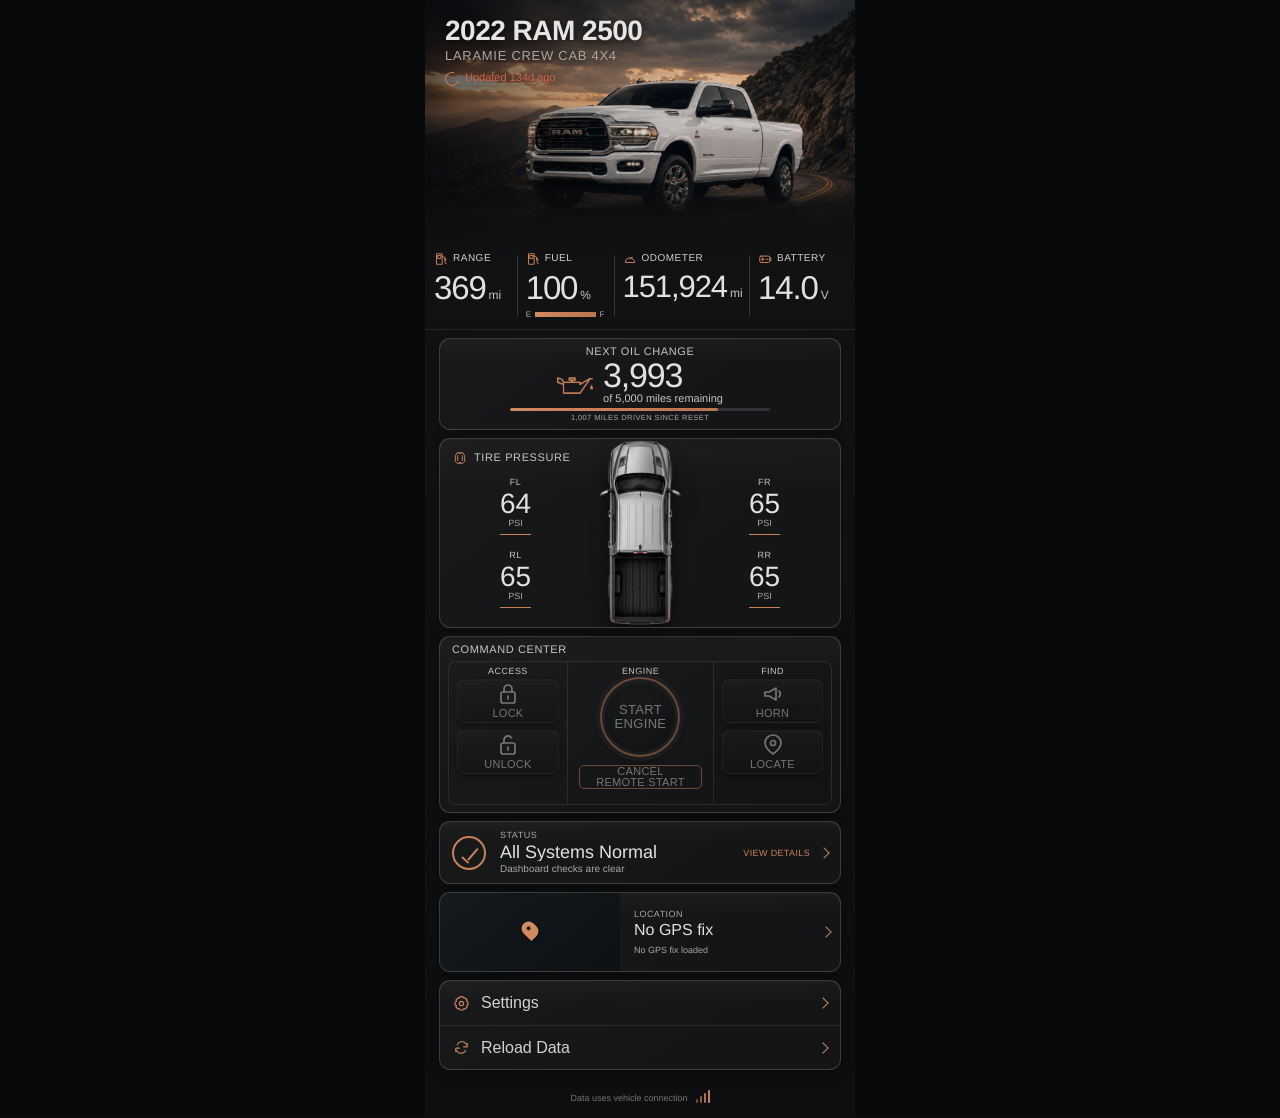
==== commit 604820c2: "Improve command feedback and oil status" ====
--- a/dashboard/index.html
+++ b/dashboard/index.html
@@ -531,7 +531,7 @@
     .toast { display: none !important; }
   }
 </style>
-<link rel="stylesheet" href="cinematic.css?v=20260724c">
+<link rel="stylesheet" href="cinematic.css?v=20260724f">
 </head>
 <body>
   <template id="legacy-shell">
@@ -826,24 +826,72 @@
 const REPO = 'YamesMacK/garage-uconnect';
 const CMD_WORKFLOW = 'command.yml';
 const RESET_OIL_WORKFLOW = 'reset_oil.yml';
+const PAGE_PARAMS = new URLSearchParams(location.search);
 const VISUAL_LOCK_MODE =
   (location.hostname === '127.0.0.1' || location.hostname === 'localhost') &&
-  new URLSearchParams(location.search).get('visual-lock') === '1';
+  PAGE_PARAMS.get('visual-lock') === '1';
+// Localhost-only command fixture. It makes command feedback testable without
+// a GitHub token or any path to the real truck.
+const VISUAL_LOCK_COMMAND_TEST = VISUAL_LOCK_MODE && PAGE_PARAMS.get('command-result')
+  ? {
+      commandRun: {
+        conclusion: PAGE_PARAMS.get('command-conclusion') || 'failure',
+        result: PAGE_PARAMS.get('command-result'),
+      },
+    }
+  : null;
 
 // Remote commands — must mirror command.yml's input options. Commands that
 // move metal or make noise get a confirmation prompt (pocket-tap guard).
 const COMMANDS = {
-  lock:             { label: 'Lock' },
-  unlock:           { label: 'Unlock', confirm: 'Unlock the truck?' },
-  engine_on:        { label: 'Start',  confirm: 'Remote-start the engine?' },
+  lock: {
+    label: 'Lock',
+    rejected: 'Lock was not completed — the truck may already be locked or unavailable',
+  },
+  unlock: {
+    label: 'Unlock',
+    confirm: 'Unlock the truck?',
+    rejected: 'Unlock was not completed — the truck may already be unlocked or unavailable',
+  },
+  engine_on: {
+    label: 'Start',
+    confirm: 'Remote-start the engine?',
+    rejected: 'Start was not accepted — check the hood, fuel, gear, and cellular coverage',
+  },
   engine_off:       {
     label: 'Cancel Remote Start',
     confirm: 'Cancel the active remote start?',
-    rejected: 'Cancel rejected — the truck may already be off or not in Remote Start mode',
+    rejected: 'No Remote Start was cancelled — the truck may already be off',
   },
-  lights_horn:      { label: 'Horn',   confirm: 'Sound the horn and flash the lights?' },
-  refresh_location: { label: 'Locate' },
+  lights_horn: {
+    label: 'Horn',
+    confirm: 'Sound the horn and flash the lights?',
+    rejected: 'Horn was not completed — the truck may be asleep or out of cellular coverage',
+  },
+  refresh_location: {
+    label: 'Locate',
+    rejected: 'Location refresh was not completed — the truck may be asleep or out of coverage',
+  },
 };
+
+const COMMAND_RESULT_MESSAGES = {
+  timeout: 'No answer from the truck — it may be asleep or out of cellular coverage',
+  authorization: 'Mopar authorization failed — check the account credentials and PIN in GitHub Secrets',
+  unsupported: 'This command may not be enabled for the truck’s connected-services plan',
+  rate_limited: 'Stellantis is temporarily limiting commands — try again later',
+  service_unavailable: 'The Stellantis service is temporarily unavailable — try again later',
+  connection: 'The command service could not be reached — try again when coverage improves',
+  configuration: 'Command setup is incomplete — check the repository’s GitHub Secrets',
+  unexpected: 'The command could not be completed — check its GitHub Actions run',
+};
+
+function commandResultMessage(command, result) {
+  const config = COMMANDS[command];
+  if (result === 'rejected') return config?.rejected || 'The truck did not accept the command';
+  return COMMAND_RESULT_MESSAGES[result] ||
+    config?.rejected ||
+    'The command could not be completed — check its GitHub Actions run';
+}
 
 // Escape externally-sourced strings before innerHTML interpolation —
 // place names come from OpenStreetMap and are not under our control.
@@ -929,7 +977,6 @@
   const oilOverdue = oilKnown && milesToNext <= 0;
   const oilSoon = oilKnown && milesToNext > 0 && milesToNext < 500;
   const oilTruckPct = v.oil_level_pct != null ? ` · truck ${v.oil_level_pct}%` : '';
-
   const tirePsi = v.tires_psi || {};
   const tireWarn = v.tires_warning || {};
   const tireCell = (cls, label, pos) => {
@@ -1151,7 +1198,17 @@
   const milesToNext = oilKnown ? oil.miles_to_next : null;
   const oilOverdue = oilKnown && milesToNext <= 0;
   const oilSoon = oilKnown && milesToNext > 0 && milesToNext < 500;
-
+  const oilInterval = Number(oil.interval_mi);
+  const oilIntervalKnown = Number.isFinite(oilInterval) && oilInterval > 0;
+  const reportedMilesDriven = Number(oil.miles_since);
+  const oilMilesDriven = Number.isFinite(reportedMilesDriven)
+    ? Math.max(0, reportedMilesDriven)
+    : oilKnown && oilIntervalKnown
+      ? Math.max(0, oilInterval - milesToNext)
+      : null;
+  const oilRemainingPct = oilKnown && oilIntervalKnown
+    ? clampPct((Math.max(0, milesToNext) / oilInterval) * 100)
+    : 0;
   const tirePsi = v.tires_psi || {};
   const tireWarn = v.tires_warning || {};
   const tirePositions = ['front_left', 'front_right', 'rear_left', 'rear_right'];
@@ -1224,8 +1281,16 @@
     </div>`;
 
   const oilDisplay = !oilKnown ? '—' : oilOverdue ? 'DUE' : fmtMi(milesToNext);
-  const oilUnit = oilKnown && !oilOverdue ? '<span class="oil-unit">mi remaining</span>' : '';
-
+  const oilIntervalText = !oilKnown
+    ? 'Mileage unavailable'
+    : oilOverdue
+      ? `${oilIntervalKnown ? `${fmtMi(oilInterval)}-mile` : 'Service'} interval reached`
+      : oilIntervalKnown
+        ? `of ${fmtMi(oilInterval)} miles remaining`
+        : 'miles remaining';
+  const oilProgressMeta = oilMilesDriven != null
+    ? `${fmtMi(oilMilesDriven)} miles driven since reset`
+    : 'Reset after each oil change';
   grid.innerHTML = `
     <section class="metric-strip" aria-label="Primary vehicle telemetry">
       <div class="metric">
@@ -1250,12 +1315,18 @@
     <div class="vehicle-panels">
       <section class="panel oil-panel" aria-label="Oil change status">
         <div class="oil-main">
-          ${ICON_OIL_CINEMATIC}
           <div class="panel-heading">Next Oil Change</div>
-          <div class="oil-value${oilOverdue ? ' warn' : ''}">${oilDisplay}${oilUnit}</div>
+          <div class="oil-reading-row">
+            ${ICON_OIL_CINEMATIC}
+            <div class="oil-reading">
+              <div class="oil-value${oilOverdue ? ' warn' : ''}">${oilDisplay}</div>
+              <div class="oil-interval">${oilIntervalText}</div>
+            </div>
+          </div>
+          <div class="oil-progress" style="--level:${oilRemainingPct}%" aria-hidden="true"></div>
+          <div class="oil-progress-meta">${oilProgressMeta}</div>
         </div>
       </section>
-
       <section class="panel tire-panel" aria-label="Tire pressure">
         <div class="panel-heading-row">
           <div class="panel-heading-icon">
@@ -1378,6 +1449,7 @@
 }
 
 async function dispatch(workflow, inputs = {}) {
+  if (VISUAL_LOCK_COMMAND_TEST?.commandRun) return { status: 204 };
   const pat = getPat();
   if (!pat) throw new Error('NO_PAT');
   const res = await fetch(
@@ -1391,12 +1463,19 @@
   return res;
 }
 
-// Poll the dispatched run until it finishes so the toast reports what the
-// TRUCK did (send_command.py exits non-zero if the vehicle rejects the
-// command). The tag is echoed into the run name by command.yml, so this
-// device only ever reads the outcome of ITS OWN dispatch — never a
-// concurrent one from another device or the Actions tab. ~3 min cap.
+// Poll the dispatched run until it finishes. The tag is echoed into the run
+// name by command.yml, so this device only reads the outcome of ITS OWN
+// dispatch — never a concurrent one from another device or the Actions tab.
+// The completed run object includes the run ID used to read its safe result
+// class from the jobs endpoint. ~3 min cap.
 async function trackRun(workflow, sinceIso, tag) {
+  if (VISUAL_LOCK_COMMAND_TEST?.commandRun) {
+    return {
+      id: 1,
+      status: 'completed',
+      conclusion: VISUAL_LOCK_COMMAND_TEST.commandRun.conclusion,
+    };
+  }
   const url = `https://api.github.com/repos/${REPO}/actions/workflows/${workflow}/runs?` +
     new URLSearchParams({ event: 'workflow_dispatch', created: `>=${sinceIso}`, per_page: '10' });
   for (let i = 0; i < 36; i++) {
@@ -1406,9 +1485,31 @@
       if (!res.ok) continue;
       const runs = (await res.json()).workflow_runs || [];
       const run = runs.find(r => ((r.display_title || r.name || '').includes(tag)));
-      if (run && run.status === 'completed') return run.conclusion;
+      if (run && run.status === 'completed') return run;
     } catch {}
   }
+  return null;
+}
+
+async function readRunResult(runId) {
+  if (VISUAL_LOCK_COMMAND_TEST?.commandRun) {
+    return VISUAL_LOCK_COMMAND_TEST.commandRun.result || null;
+  }
+  if (!runId) return null;
+  try {
+    const res = await fetch(
+      `https://api.github.com/repos/${REPO}/actions/runs/${runId}/jobs?filter=latest&per_page=10`,
+      { headers: ghHeaders(getPat()) }
+    );
+    if (!res.ok) return null;
+    const jobs = (await res.json()).jobs || [];
+    for (const job of jobs) {
+      for (const step of (job.steps || [])) {
+        const match = String(step.name || '').match(/^Truck App result: ([a-z_]+)$/);
+        if (match) return match[1];
+      }
+    }
+  } catch {}
   return null;
 }
 
@@ -1425,7 +1526,7 @@
     toast('Another command is still running — wait for it to finish');
     return;
   }
-  if (c.confirm && !confirm(c.confirm)) return;
+  if (c.confirm && !VISUAL_LOCK_COMMAND_TEST && !confirm(c.confirm)) return;
 
   cmdInFlight = true;
   btn.classList.add('loading');
@@ -1438,26 +1539,30 @@
     const res = await dispatch(CMD_WORKFLOW, { command: cmd, tag });
     if (res.status === 204) {
       toast(`${c.label} sent — waiting for the truck…`);
-      const conclusion = await trackRun(CMD_WORKFLOW, since, tag);
+      const run = await trackRun(CMD_WORKFLOW, since, tag);
+      const conclusion = run?.conclusion;
       if (conclusion === 'success') {
         toast(`${c.label} confirmed by the truck ✓`);
         if (cmd === 'refresh_location') setTimeout(load, 150000); // chained poll redeploys in ~2.5 min
       } else if (conclusion === 'cancelled') {
         toast(`${c.label} was dropped — send it again`);
       } else if (conclusion) {
-        toast(c.rejected || `${c.label} failed — check the Actions log`);
+        const result = await readRunResult(run.id);
+        toast(commandResultMessage(cmd, result));
       } else {
         toast(`${c.label} still running — check Actions for the result`);
       }
     } else if (res.status === 401 || res.status === 403) {
       promptForToken('GitHub auth failed — check your token');
     } else if (res.status === 404) {
-      toast('Workflow not found');
+      toast('Command workflow is unavailable — check the GitHub repository setup');
     } else {
-      toast(`HTTP ${res.status}`);
+      toast(`GitHub could not start the command (HTTP ${res.status}) — try again`);
     }
-  } catch (err) {
-    toast(`Error: ${err.message}`);
+  } catch {
+    toast(navigator.onLine === false
+      ? 'You appear to be offline — reconnect and try again'
+      : 'Could not reach GitHub — check your connection and try again');
   } finally {
     cmdInFlight = false;
     btn.classList.remove('loading');
@@ -1481,7 +1586,8 @@
     const res = await dispatch(RESET_OIL_WORKFLOW, { tag });
     if (res.status === 204) {
       toast('Reset sent — anchoring baseline…');
-      const conclusion = await trackRun(RESET_OIL_WORKFLOW, since, tag);
+      const run = await trackRun(RESET_OIL_WORKFLOW, since, tag);
+      const conclusion = run?.conclusion;
       if (conclusion === 'success') {
         // The reset run chains a poll + Pages deploy; the tile reads 5,000
         // once that lands (~2-3 min). Second load catches a slow builder.
@@ -1501,8 +1607,10 @@
       const txt = await res.text();
       toast(`HTTP ${res.status}: ${txt.slice(0, 80)}`);
     }
-  } catch (err) {
-    toast(`Error: ${err.message}`);
+  } catch {
+    toast(navigator.onLine === false
+      ? 'You appear to be offline — reconnect and try again'
+      : 'Could not reach GitHub — check your connection and try again');
   } finally {
     btn.disabled = false;
     btn.textContent = original;
--- a/dashboard/cinematic.css
+++ b/dashboard/cinematic.css
@@ -358,38 +358,50 @@
   display: flex;
   align-items: center;
   justify-content: center;
-  min-height: 82px;
-  padding: 11px 13px;
+  min-height: 87px;
+  padding: 8px 13px;
 }
 
 .oil-main {
   display: flex;
   flex-direction: column;
   justify-content: center;
-  position: relative;
-  width: min(100%, 225px);
-  padding-left: 53px;
+  width: min(100%, 260px);
+  margin: 0 auto;
+}
+
+.oil-main > .panel-heading {
+  text-align: center;
+  white-space: nowrap;
+}
+
+.oil-reading-row {
+  display: flex;
+  align-items: center;
+  justify-content: center;
+  gap: 10px;
+  margin-top: 3px;
 }
 
 .oil-icon {
-  position: absolute;
-  top: 50%;
-  left: 3px;
-  width: 42px;
-  height: 42px;
+  flex: 0 0 auto;
+  width: 36px;
+  height: 36px;
   background: var(--copper);
   -webkit-mask: url("img/oil-can-ios.png") center / contain no-repeat;
   mask: url("img/oil-can-ios.png") center / contain no-repeat;
   pointer-events: none;
-  transform-origin: center;
-  transform: translateY(-50%);
+}
+
+.oil-reading {
+  min-width: 0;
+  text-align: left;
 }
 
 .oil-value {
   display: block;
-  margin-top: 4px;
   color: var(--text);
-  font-size: clamp(31px, 8.6vw, 38px);
+  font-size: clamp(31px, 8.2vw, 34px);
   font-weight: 300;
   line-height: 0.9;
   letter-spacing: -0.035em;
@@ -400,17 +412,46 @@
   color: var(--danger);
 }
 
-.oil-unit {
+.oil-interval {
   display: block;
-  margin-top: 5px;
-  margin-left: 0;
+  margin-top: 2px;
   color: #c7c4c1;
-  font-size: clamp(12px, 3.5vw, 15px);
+  font-size: clamp(9px, 2.6vw, 11px);
   font-weight: 400;
   line-height: 1;
   letter-spacing: 0;
-}
-
+  white-space: nowrap;
+}
+
+.oil-progress {
+  position: relative;
+  overflow: hidden;
+  width: 100%;
+  height: 3px;
+  margin-top: 3px;
+  border-radius: 999px;
+  background: #313235;
+}
+
+.oil-progress::after {
+  content: "";
+  position: absolute;
+  inset: 0 auto 0 0;
+  width: var(--level, 0%);
+  border-radius: inherit;
+  background: linear-gradient(90deg, var(--copper-bright), #ba7450);
+}
+
+.oil-progress-meta {
+  margin-top: 3px;
+  color: var(--text-soft);
+  font-size: 7.5px;
+  line-height: 1;
+  letter-spacing: 0.055em;
+  text-align: center;
+  white-space: nowrap;
+  text-transform: uppercase;
+}
 .tire-panel {
   height: clamp(182px, 48vw, 190px);
   min-height: 0;
@@ -1204,15 +1245,21 @@
   }
 
   .oil-main {
-    padding-left: 43px;
+    width: min(100%, 244px);
   }
 
   .oil-icon {
-    width: 37px;
-    height: 37px;
-    left: 1px;
-  }
-
+    width: 34px;
+    height: 34px;
+  }
+
+  .oil-reading-row {
+    gap: 8px;
+  }
+
+  .oil-progress-meta {
+    font-size: 6.5px;
+  }
   .command-group {
     padding-right: 5px;
     padding-left: 5px;
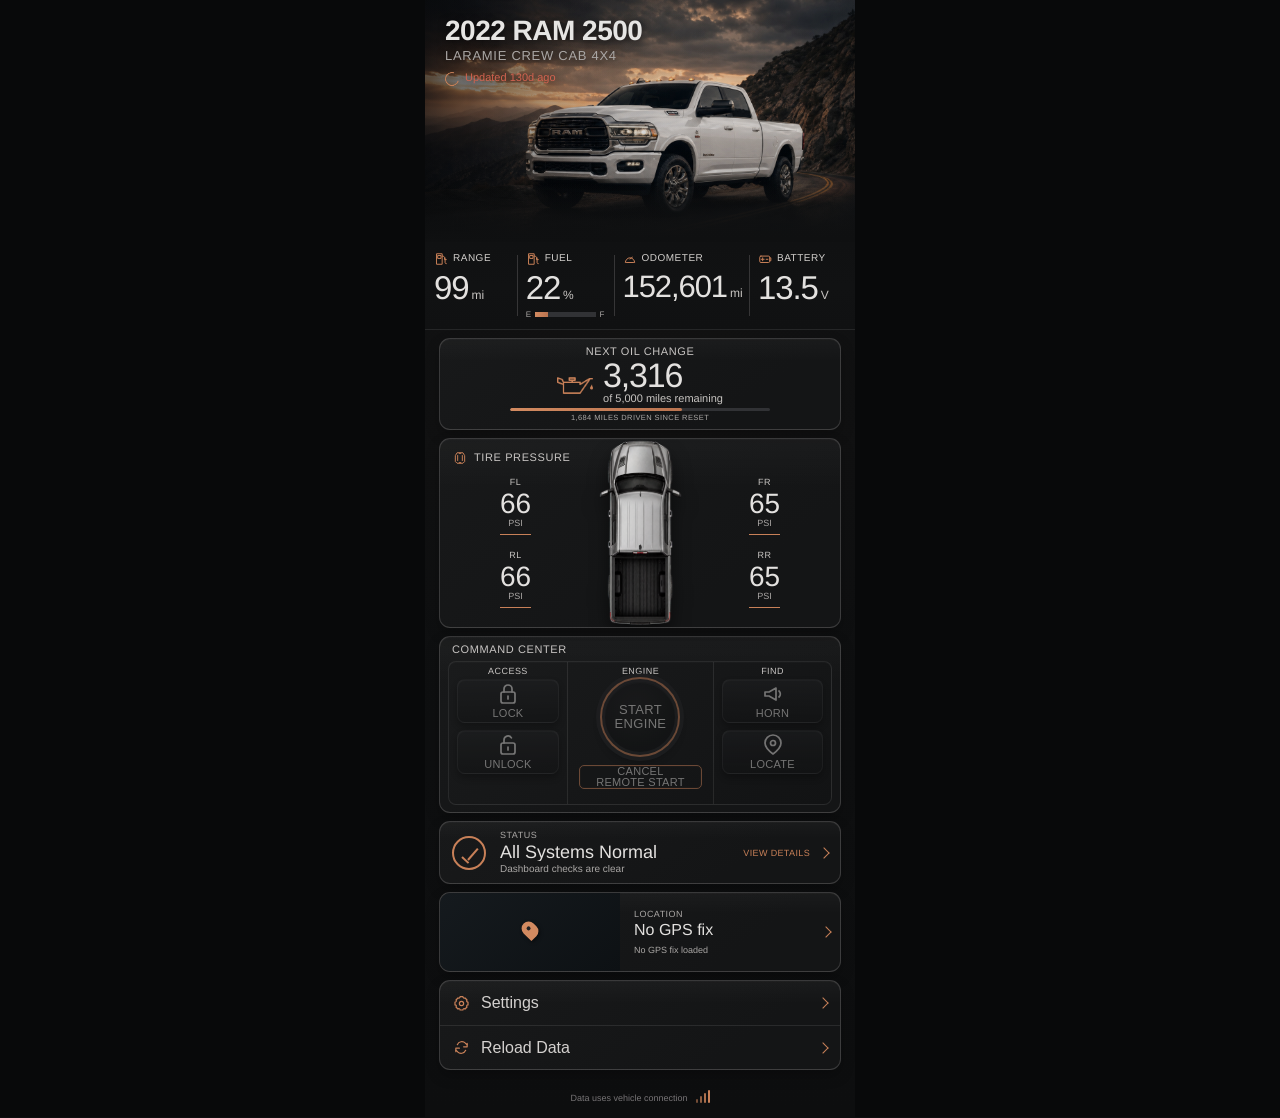
==== commit 9f44e4d6: "Fix tire warning details navigation" ====
--- a/dashboard/index.html
+++ b/dashboard/index.html
@@ -880,6 +880,7 @@
   unsupported: 'This command may not be enabled for the truck’s connected-services plan',
   rate_limited: 'Stellantis is temporarily limiting commands — try again later',
   service_unavailable: 'The Stellantis service is temporarily unavailable — try again later',
+  workflow_setup: 'The command workflow could not start — check GitHub Actions setup',
   connection: 'The command service could not be reached — try again when coverage improves',
   configuration: 'Command setup is incomplete — check the repository’s GitHub Secrets',
   unexpected: 'The command could not be completed — check its GitHub Actions run',
@@ -1141,13 +1142,15 @@
 
 const clampPct = (value) => Math.max(0, Math.min(100, Number(value) || 0));
 
-function setVehicleStatus(title, sub, warn = false) {
+function setVehicleStatus(title, sub, warn = false, detailTarget = '') {
   const titleEl = document.getElementById('statusTitle');
   const subEl = document.getElementById('statusSub');
   const symbol = document.getElementById('statusSymbol');
+  const panel = document.querySelector('.status-panel');
   if (titleEl) titleEl.textContent = title;
   if (subEl) subEl.textContent = sub;
   if (symbol) symbol.classList.toggle('warn', warn);
+  if (panel) panel.dataset.detailTarget = detailTarget;
 }
 
 function resetLocationPanel(message = 'No vehicle data loaded') {
@@ -1200,7 +1203,9 @@
   const oilSoon = oilKnown && milesToNext > 0 && milesToNext < 500;
   const oilInterval = Number(oil.interval_mi);
   const oilIntervalKnown = Number.isFinite(oilInterval) && oilInterval > 0;
-  const reportedMilesDriven = Number(oil.miles_since);
+  const reportedMilesDriven = oil.miles_since != null
+    ? Number(oil.miles_since)
+    : NaN;
   const oilMilesDriven = Number.isFinite(reportedMilesDriven)
     ? Math.max(0, reportedMilesDriven)
     : oilKnown && oilIntervalKnown
@@ -1262,7 +1267,8 @@
     setVehicleStatus(
       warningLabels.length === 1 ? warningLabels[0] : `${warningLabels.length} Active Alerts`,
       warningDetails.join(' · '),
-      true
+      true,
+      warningLabels.length === 1 && warningTires.length ? '.tire-panel' : ''
     );
   } else if (coreKnown) {
     setVehicleStatus(
@@ -1518,7 +1524,7 @@
 async function sendCommand(cmd, btn) {
   const c = COMMANDS[cmd];
   if (!c) return;
-  if (!getPat()) {
+  if (!getPat() && !VISUAL_LOCK_COMMAND_TEST) {
     promptForToken();
     return;
   }
@@ -1629,6 +1635,14 @@
 
 const statusPanel = document.querySelector('.status-panel');
 const toggleStatusDetails = () => {
+  const detailTarget = statusPanel.dataset.detailTarget;
+  if (detailTarget) {
+    const targetPanel = document.querySelector(detailTarget);
+    if (targetPanel) {
+      targetPanel.scrollIntoView({ behavior: 'smooth', block: 'center' });
+      return;
+    }
+  }
   const expanded = statusPanel.classList.toggle('expanded');
   statusPanel.setAttribute('aria-expanded', String(expanded));
   const detailLabel = statusPanel.querySelector('.status-detail-label span');
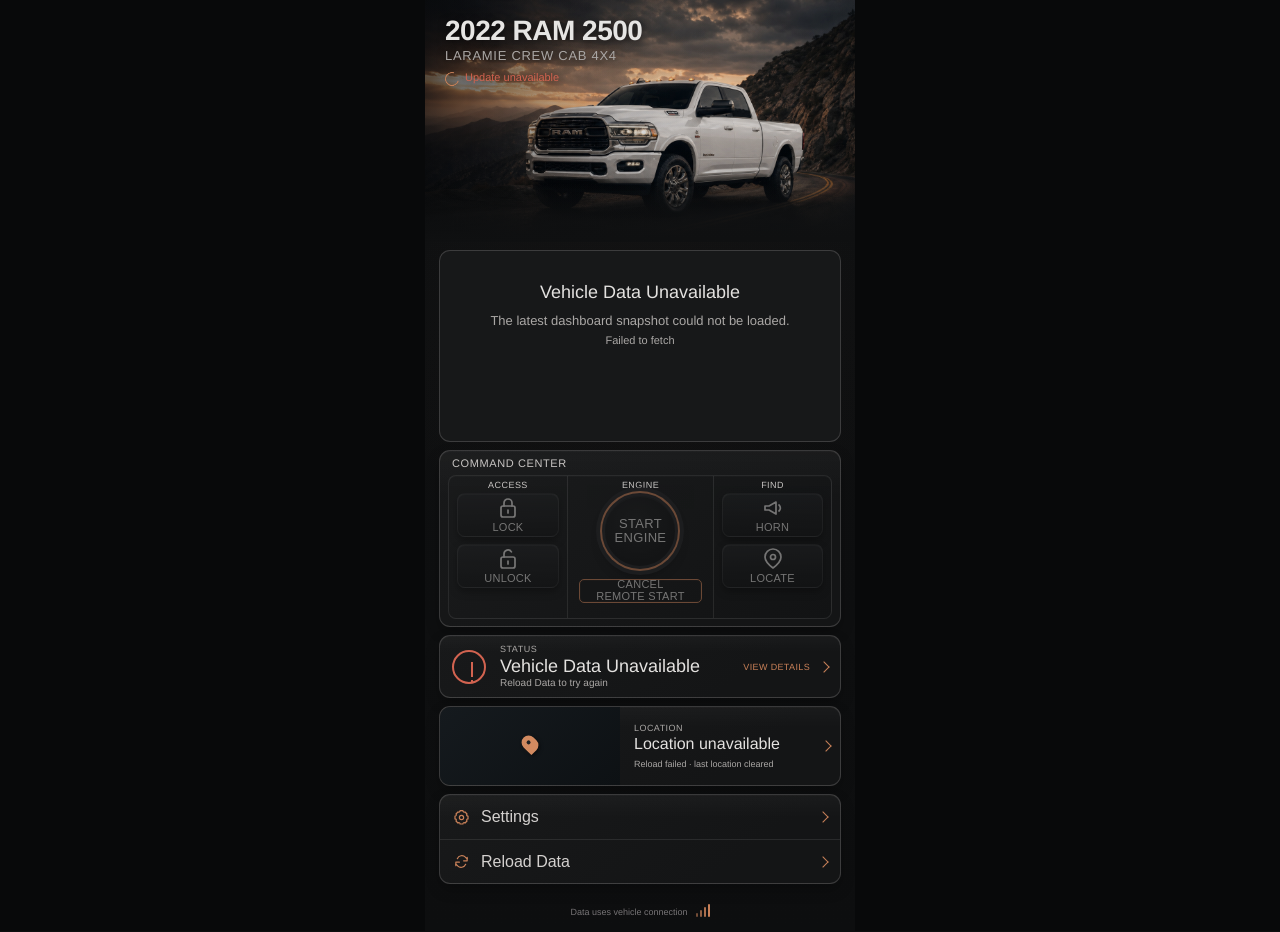
==== commit 14a0a497: "Decouple dashboard data from Pages deploys" ====
--- a/dashboard/index.html
+++ b/dashboard/index.html
@@ -9,7 +9,7 @@
 <!-- CSP: the PAT in localStorage can start the engine — cut off script
      injection + exfiltration paths. connect-src covers data fetches and the
      GitHub API; frame-src covers the Google Maps embed. -->
-<meta http-equiv="Content-Security-Policy" content="default-src 'self'; script-src 'self' 'unsafe-inline'; style-src 'self' 'unsafe-inline' https://fonts.googleapis.com; font-src https://fonts.gstatic.com; img-src 'self' data:; connect-src 'self' https://api.github.com; frame-src https://maps.google.com https://www.google.com; base-uri 'none'; form-action 'none'; object-src 'none'">
+<meta http-equiv="Content-Security-Policy" content="default-src 'self'; script-src 'self' 'unsafe-inline'; style-src 'self' 'unsafe-inline' https://fonts.googleapis.com; font-src https://fonts.gstatic.com; img-src 'self' data:; connect-src 'self' https://api.github.com https://raw.githubusercontent.com; frame-src https://maps.google.com https://www.google.com; base-uri 'none'; form-action 'none'; object-src 'none'">
 <title>Ram Truck 2500</title>
 <link rel="manifest" href="manifest.json">
 <link rel="apple-touch-icon" href="icon-192.png">
@@ -824,6 +824,9 @@
 
 <script>
 const REPO = 'YamesMacK/garage-uconnect';
+// Telemetry is already committed to this public repository. Reading it from
+// GitHub avoids a full Pages deployment for every routine vehicle poll.
+const LIVE_DATA_URL = `https://raw.githubusercontent.com/${REPO}/main/dashboard/data.json`;
 const CMD_WORKFLOW = 'command.yml';
 const RESET_OIL_WORKFLOW = 'reset_oil.yml';
 const PAGE_PARAMS = new URLSearchParams(location.search);
@@ -1390,7 +1393,7 @@
 
     const bust = Date.now();
     const [dataRes, locRes] = await Promise.allSettled([
-      fetch('data.json?t=' + bust, { cache: 'no-store' }),
+      fetch(LIVE_DATA_URL + '?t=' + bust, { cache: 'no-store' }),
       fetch('location.json?t=' + bust, { cache: 'no-store' }),
     ]);
     if (dataRes.status !== 'fulfilled' || !dataRes.value.ok) {
@@ -1635,18 +1638,18 @@
 
 const statusPanel = document.querySelector('.status-panel');
 const toggleStatusDetails = () => {
-  const detailTarget = statusPanel.dataset.detailTarget;
-  if (detailTarget) {
-    const targetPanel = document.querySelector(detailTarget);
-    if (targetPanel) {
-      targetPanel.scrollIntoView({ behavior: 'smooth', block: 'center' });
-      return;
-    }
-  }
   const expanded = statusPanel.classList.toggle('expanded');
   statusPanel.setAttribute('aria-expanded', String(expanded));
   const detailLabel = statusPanel.querySelector('.status-detail-label span');
   if (detailLabel) detailLabel.textContent = expanded ? 'Hide Details' : 'View Details';
+
+  const detailTarget = statusPanel.dataset.detailTarget;
+  if (expanded && detailTarget) {
+    const targetPanel = document.querySelector(detailTarget);
+    if (targetPanel) {
+      targetPanel.scrollIntoView({ behavior: 'smooth', block: 'center' });
+    }
+  }
 };
 statusPanel.setAttribute('aria-expanded', 'false');
 statusPanel.addEventListener('click', toggleStatusDetails);
